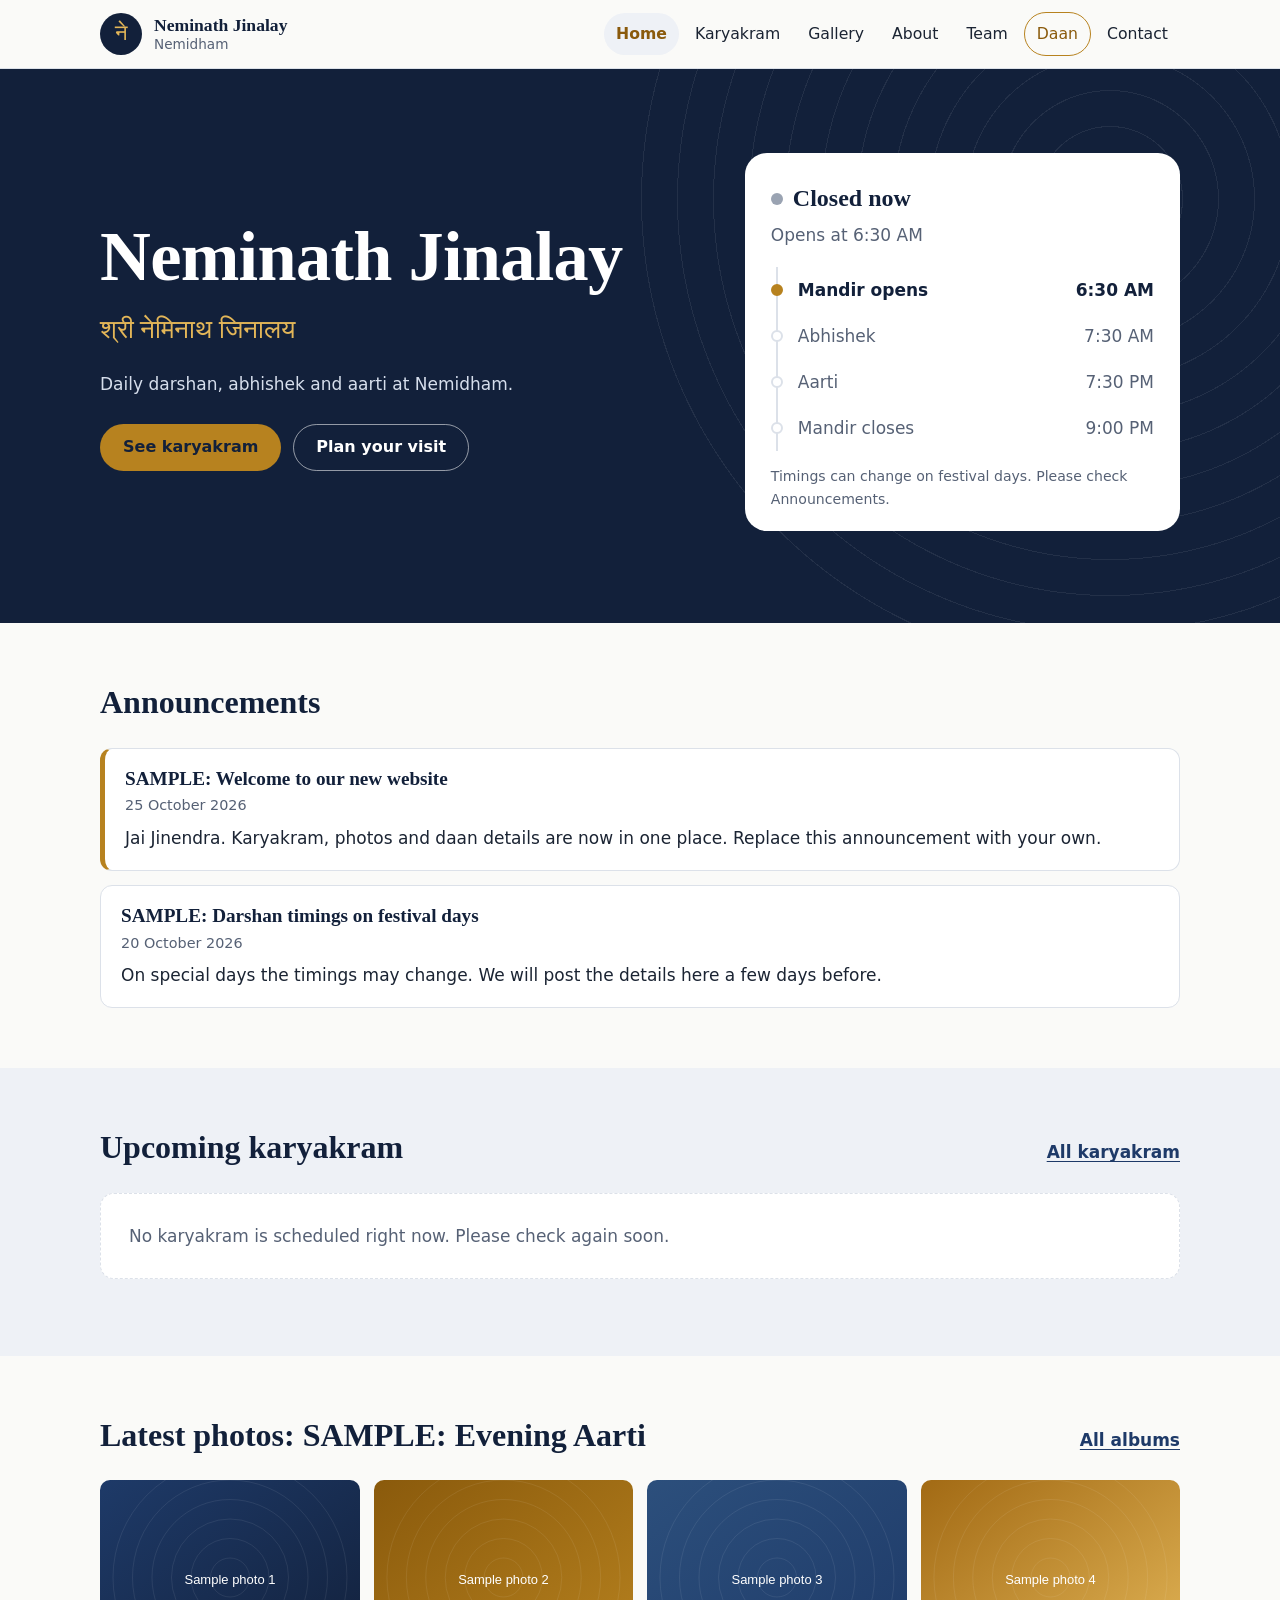
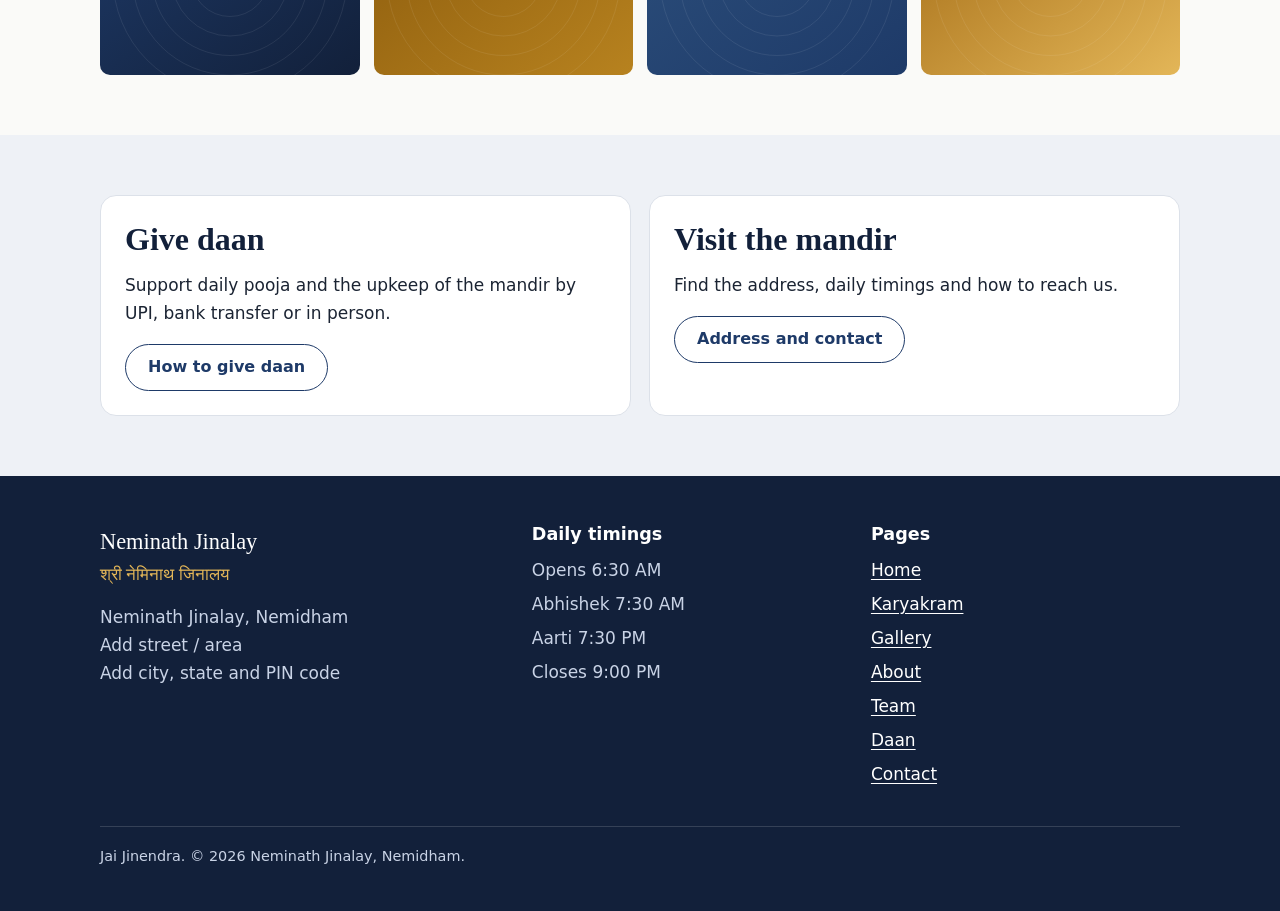
==== index.html @ eb2db4c0 "Add files via upload" ====
<!doctype html>
<html lang="en">
<head>
<meta charset="utf-8">
<meta name="viewport" content="width=device-width,initial-scale=1">
<title>Neminath Jinalay, Nemidham</title>
<meta name="description" content="Jain mandir at Nemidham. Daily darshan timings, announcements, karyakram, photos and daan details.">
<meta name="theme-color" content="#12203a">
<meta property="og:title" content="Neminath Jinalay, Nemidham">
<meta property="og:description" content="Jain mandir at Nemidham. Daily darshan timings, announcements, karyakram, photos and daan details.">
<meta property="og:type" content="website">
<link rel="icon" href="favicon.svg" type="image/svg+xml">
<link rel="stylesheet" href="css/style.css">
</head>
<body data-page="home">
<a class="skip" href="#main">Skip to content</a>
<div id="site-header"></div>
<main id="main">
<section class="hero">
  <div class="wrap hero-grid">
    <div>
      <h1 id="hero-name">Neminath Jinalay</h1>
      <p class="hindi" id="hero-hindi"></p>
      <p class="lead" id="hero-lead"></p>
      <div class="btn-row">
        <a class="btn btn-primary" href="karyakram.html">See karyakram</a>
        <a class="btn btn-ghost" href="contact.html">Plan your visit</a>
      </div>
    </div>
    <div id="hero-panel"></div>
  </div>
</section>

<section class="section">
  <div class="wrap">
    <div class="section-head"><h2>Announcements</h2></div>
    <div id="announcements"></div>
  </div>
</section>

<section class="section alt">
  <div class="wrap">
    <div class="section-head"><h2>Upcoming karyakram</h2><a class="more" href="karyakram.html">All karyakram</a></div>
    <div id="home-events"></div>
  </div>
</section>

<section class="section" id="home-gallery-section">
  <div class="wrap">
    <div class="section-head"><h2>Latest photos: <span id="home-gallery-title"></span></h2><a class="more" href="gallery.html">All albums</a></div>
    <div id="home-gallery"></div>
  </div>
</section>

<section class="section alt">
  <div class="wrap cards">
    <div class="card"><h2>Give daan</h2><p>Support daily pooja and the upkeep of the mandir by UPI, bank transfer or in person.</p><a class="btn btn-line" href="daan.html">How to give daan</a></div>
    <div class="card"><h2>Visit the mandir</h2><p>Find the address, daily timings and how to reach us.</p><a class="btn btn-line" href="contact.html">Address and contact</a></div>
  </div>
</section>
</main>
<div id="site-footer"></div>
<noscript><p style="padding:20px;text-align:center">Please turn on JavaScript to see this page.</p></noscript>
<script src="js/data.js"></script>
<script src="js/main.js"></script>
</body>
</html>
---- css/style.css ----
/* Neminath Jinalay, Nemidham — site styles
   Colours come from Bhagwan Neminath's traditional deep-blue complexion
   and the gold of temple lamps. Change them once, here, in :root. */

:root {
  --ink: #12203a;
  --ink-2: #1e3a68;
  --gold: #b7821f;
  --gold-soft: #e3b658;
  --gold-ink: #8a5a0c;
  --paper: #fafaf8;
  --mist: #eef1f6;
  --line: #dce1e9;
  --text: #1b2433;
  --muted: #566175;
  --ok: #1f7a4d;
  --serif: "Iowan Old Style", "Palatino Linotype", Palatino, "Noto Serif", "Noto Serif Devanagari", "Kohinoor Devanagari", "Nirmala UI", Georgia, serif;
  --sans: system-ui, -apple-system, "Segoe UI", "Noto Sans", "Noto Sans Devanagari", "Kohinoor Devanagari", "Nirmala UI", Roboto, Arial, sans-serif;
  --wrap: 1120px;
}

*, *::before, *::after { box-sizing: border-box; }
html { -webkit-text-size-adjust: 100%; scroll-behavior: smooth; }
body {
  margin: 0;
  font-family: var(--sans);
  font-size: 1.0625rem;
  line-height: 1.65;
  color: var(--text);
  background: var(--paper);
}
img, video, iframe { max-width: 100%; display: block; }
a { color: var(--ink-2); text-underline-offset: 3px; }
a:hover { color: var(--gold-ink); }
h1, h2, h3 { font-family: var(--serif); line-height: 1.2; color: var(--ink); margin: 0 0 .5em; font-weight: 600; }
h1 { font-size: clamp(2rem, 5vw, 3rem); }
h2 { font-size: clamp(1.5rem, 3.4vw, 2rem); }
h3 { font-size: 1.2rem; }
p { margin: 0 0 1em; }
:focus-visible { outline: 3px solid var(--ink-2); outline-offset: 3px; border-radius: 4px; }
.sr { position: absolute; width: 1px; height: 1px; overflow: hidden; clip: rect(0 0 0 0); white-space: nowrap; }
.skip { position: absolute; left: 12px; top: -60px; background: var(--ink); color: #fff; padding: 10px 16px; border-radius: 8px; z-index: 100; }
.skip:focus { top: 12px; }
.wrap { max-width: var(--wrap); margin: 0 auto; padding: 0 20px; }
.measure { max-width: 68ch; }

/* ---------- Header ---------- */
header.site { position: sticky; top: 0; z-index: 50; background: rgba(250, 250, 248, .94); backdrop-filter: blur(8px); border-bottom: 1px solid var(--line); }
.bar { display: flex; align-items: center; justify-content: space-between; min-height: 68px; gap: 16px; }
.brand { display: flex; align-items: center; gap: 12px; text-decoration: none; color: var(--ink); }
.mark { width: 42px; height: 42px; border-radius: 50%; background: var(--ink); color: var(--gold-soft); display: grid; place-items: center; font-family: var(--serif); font-size: 1.35rem; flex: none; }
.brand-text { display: flex; flex-direction: column; line-height: 1.2; }
.brand-text strong { font-family: var(--serif); font-size: 1.1rem; }
.brand-text small { color: var(--muted); font-size: .85rem; }
.nav-toggle { background: none; border: 1px solid var(--line); border-radius: 10px; width: 44px; height: 44px; cursor: pointer; display: grid; place-items: center; }
.nav-toggle i, .nav-toggle i::before, .nav-toggle i::after { display: block; width: 20px; height: 2px; background: var(--ink); border-radius: 2px; content: ""; position: relative; }
.nav-toggle i::before { position: absolute; top: -6px; }
.nav-toggle i::after { position: absolute; top: 6px; }
nav#nav { display: none; position: absolute; left: 0; right: 0; top: 100%; background: var(--paper); border-bottom: 1px solid var(--line); padding: 8px 20px 18px; }
header.site.open nav#nav { display: block; }
nav ul { list-style: none; margin: 0; padding: 0; }
nav a { display: block; padding: 12px 4px; text-decoration: none; color: var(--text); font-weight: 500; border-bottom: 1px solid var(--line); }
nav a[aria-current="page"] { color: var(--gold-ink); font-weight: 700; }
nav a.nav-daan { color: var(--gold-ink); }

@media (min-width: 900px) {
  .nav-toggle { display: none; }
  nav#nav { display: block; position: static; background: none; border: 0; padding: 0; }
  nav ul { display: flex; gap: 4px; align-items: center; }
  nav a { border: 0; padding: 8px 12px; border-radius: 999px; font-size: .98rem; }
  nav a:hover { background: var(--mist); color: var(--ink); }
  nav a[aria-current="page"] { background: var(--mist); }
  nav a.nav-daan { border: 1.5px solid var(--gold); }
}

/* ---------- Buttons ---------- */
.btn { display: inline-block; padding: 12px 22px; border-radius: 999px; font-weight: 600; text-decoration: none; border: 1.5px solid transparent; cursor: pointer; font-family: var(--sans); font-size: 1rem; line-height: 1.3; }
.btn-primary { background: var(--gold); color: var(--ink); }
.btn-primary:hover { background: var(--gold-soft); color: var(--ink); }
.btn-ghost { border-color: rgba(255, 255, 255, .55); color: #fff; }
.btn-ghost:hover { background: rgba(255, 255, 255, .12); color: #fff; }
.btn-line { border-color: var(--ink-2); color: var(--ink-2); background: transparent; }
.btn-line:hover { background: var(--ink-2); color: #fff; }
.btn-row { display: flex; flex-wrap: wrap; gap: 12px; }

/* ---------- Hero ---------- */
.hero { background: var(--ink); color: #fff; position: relative; overflow: hidden; }
.hero::before { content: ""; position: absolute; width: 980px; height: 980px; border-radius: 50%; right: -320px; top: -360px; background: repeating-radial-gradient(circle, rgba(255, 255, 255, .07) 0 1px, transparent 1px 36px); pointer-events: none; }
.hero-grid { position: relative; display: grid; gap: 36px; padding-top: 52px; padding-bottom: 60px; }
.hero h1 { color: #fff; font-size: clamp(2.5rem, 7vw, 4.4rem); margin-bottom: .15em; letter-spacing: -.01em; }
.hero .hindi { font-family: var(--serif); font-size: clamp(1.2rem, 3vw, 1.6rem); color: var(--gold-soft); margin-bottom: 1.2rem; }
.hero .lead { color: #d6deec; max-width: 44ch; margin-bottom: 1.6rem; }
@media (min-width: 900px) { .hero-grid { grid-template-columns: 1.15fr .85fr; align-items: center; padding-top: 84px; padding-bottom: 92px; gap: 56px; } }

.panel { background: #fff; color: var(--text); border-radius: 22px; padding: 26px 26px 20px; position: relative; }
.status { display: flex; align-items: center; gap: 10px; margin: 0 0 2px; font-family: var(--serif); font-size: 1.5rem; color: var(--ink); }
.dot { width: 12px; height: 12px; border-radius: 50%; background: #9aa3b2; flex: none; }
.status.is-open .dot { background: var(--ok); animation: pulse 2.4s ease-out infinite; }
@keyframes pulse { 0% { box-shadow: 0 0 0 0 rgba(31, 122, 77, .45); } 70%, 100% { box-shadow: 0 0 0 10px rgba(31, 122, 77, 0); } }
.status-sub { color: var(--muted); margin-bottom: 18px; }
.timeline { list-style: none; margin: 0; padding: 0; border-left: 2px solid var(--line); margin-left: 5px; }
.timeline li { display: flex; justify-content: space-between; gap: 12px; padding: 9px 0 9px 20px; position: relative; color: var(--muted); }
.timeline li::before { content: ""; position: absolute; left: -7px; top: 50%; width: 12px; height: 12px; margin-top: -6px; border-radius: 50%; background: #fff; border: 2px solid var(--line); }
.timeline li.done::before { background: var(--line); }
.timeline li.next { color: var(--ink); font-weight: 700; }
.timeline li.next::before { background: var(--gold); border-color: var(--gold); }
.timeline time { font-variant-numeric: tabular-nums; }
.panel-note { font-size: .88rem; color: var(--muted); margin: 14px 0 0; }

/* ---------- Sections ---------- */
.section { padding: 60px 0; }
.section.alt { background: var(--mist); }
.section-head { display: flex; flex-wrap: wrap; align-items: baseline; justify-content: space-between; gap: 8px 24px; margin-bottom: 26px; }
.section-head h2 { margin: 0; }
.more { font-weight: 600; }

.page-head { background: var(--ink); color: #fff; padding: 46px 0 40px; position: relative; overflow: hidden; }
.page-head::before { content: ""; position: absolute; width: 640px; height: 640px; border-radius: 50%; right: -200px; top: -300px; background: repeating-radial-gradient(circle, rgba(255, 255, 255, .06) 0 1px, transparent 1px 32px); }
.page-head .wrap { position: relative; }
.page-head h1 { color: #fff; margin-bottom: .2em; }
.page-head p { color: #d6deec; margin: 0; max-width: 56ch; }

.empty { border: 1.5px dashed var(--line); border-radius: 14px; padding: 28px; color: var(--muted); background: #fff; }

/* ---------- Announcements ---------- */
.notices { display: grid; gap: 14px; }
.notice { background: #fff; border: 1px solid var(--line); border-radius: 12px; padding: 18px 20px; }
.notice.pinned { border-left: 5px solid var(--gold); }
.notice h3 { margin-bottom: .25em; }
.notice .when { color: var(--muted); font-size: .9rem; margin-bottom: .4em; }
.notice p:last-child { margin-bottom: 0; }

/* ---------- Events ---------- */
.events { display: grid; gap: 14px; }
.event { display: grid; grid-template-columns: 74px 1fr; gap: 18px; background: #fff; border: 1px solid var(--line); border-radius: 12px; padding: 16px 18px; align-items: start; }
.event .date { background: var(--ink); color: #fff; border-radius: 10px; text-align: center; padding: 8px 4px; line-height: 1.1; }
.event .date b { display: block; font-family: var(--serif); font-size: 1.7rem; }
.event .date span { font-size: .85rem; color: var(--gold-soft); }
.event h3 { margin-bottom: .2em; }
.event .meta { color: var(--muted); font-size: .94rem; margin-bottom: .4em; }
.event .tag { display: inline-block; font-size: .8rem; padding: 2px 10px; border-radius: 999px; background: var(--mist); color: var(--ink-2); margin-bottom: 6px; font-weight: 600; }
.event p:last-child { margin-bottom: 0; }
.event.past { opacity: .85; }

.tabs { display: flex; gap: 8px; margin-bottom: 22px; }
.tab { border: 1.5px solid var(--line); background: #fff; border-radius: 999px; padding: 8px 20px; font-size: 1rem; font-family: var(--sans); cursor: pointer; color: var(--text); font-weight: 600; }
.tab[aria-pressed="true"] { background: var(--ink); color: #fff; border-color: var(--ink); }

/* ---------- Gallery ---------- */
.albums, .photos { display: grid; gap: 14px; grid-template-columns: repeat(2, 1fr); }
@media (min-width: 700px) { .albums { grid-template-columns: repeat(3, 1fr); } .photos { grid-template-columns: repeat(3, 1fr); } }
@media (min-width: 1000px) { .photos { grid-template-columns: repeat(4, 1fr); } }
.album { text-decoration: none; color: var(--text); background: #fff; border: 1px solid var(--line); border-radius: 14px; overflow: hidden; display: block; }
.album:hover { border-color: var(--gold); color: var(--text); }
.thumb { aspect-ratio: 4 / 3; background: linear-gradient(135deg, var(--ink-2), var(--ink)); display: block; width: 100%; object-fit: cover; }
.album .info { padding: 12px 14px 14px; }
.album h3 { font-size: 1.05rem; margin-bottom: .15em; }
.album .meta { color: var(--muted); font-size: .88rem; margin: 0; }
.photo { border: 0; padding: 0; background: none; cursor: zoom-in; border-radius: 10px; overflow: hidden; display: block; }
.photo img { aspect-ratio: 4 / 3; object-fit: cover; width: 100%; transition: transform .25s; }
.photo:hover img { transform: scale(1.03); }
.videos { display: grid; gap: 22px; margin-top: 34px; }
@media (min-width: 800px) { .videos { grid-template-columns: repeat(2, 1fr); } }
.video { aspect-ratio: 16 / 9; background: #000; border-radius: 12px; overflow: hidden; }
.video iframe, .video video { width: 100%; height: 100%; border: 0; }
.vcap { margin: 8px 0 0; color: var(--muted); font-size: .95rem; }
.back { display: inline-block; margin-bottom: 18px; font-weight: 600; }

dialog.lightbox { border: 0; padding: 0; background: transparent; max-width: 100vw; max-height: 100vh; width: 100%; height: 100%; }
dialog.lightbox::backdrop { background: rgba(8, 14, 28, .92); }
.lb { height: 100%; display: grid; grid-template-rows: 1fr auto; place-items: center; padding: 16px; color: #fff; }
.lb img { max-height: calc(100vh - 120px); max-width: 100%; object-fit: contain; border-radius: 6px; }
.lb p { margin: 10px 0 0; text-align: center; color: #d6deec; }
.lb button { position: absolute; background: rgba(255, 255, 255, .14); border: 0; color: #fff; width: 48px; height: 48px; border-radius: 50%; font-size: 1.5rem; cursor: pointer; }
.lb button:hover { background: rgba(255, 255, 255, .28); }
.lb .x { top: 14px; right: 14px; }
.lb .prev { left: 10px; top: 50%; }
.lb .next { right: 10px; top: 50%; }

/* ---------- Team ---------- */
.team-group { margin-bottom: 44px; }
.team-group:last-child { margin-bottom: 0; }
.people { display: grid; gap: 16px; grid-template-columns: repeat(auto-fill, minmax(210px, 1fr)); }
.person { background: #fff; border: 1px solid var(--line); border-radius: 14px; padding: 22px 18px; text-align: center; }
.avatar { width: 96px; height: 96px; border-radius: 50%; margin: 0 auto 14px; background: var(--mist); color: var(--ink-2); display: grid; place-items: center; font-family: var(--serif); font-size: 1.9rem; object-fit: cover; }
.person h3 { margin-bottom: .1em; font-size: 1.1rem; }
.person .role { color: var(--muted); margin: 0; font-size: .95rem; }
.person .call { display: inline-block; margin-top: 8px; font-size: .95rem; }

/* ---------- About ---------- */
.about-grid { display: grid; gap: 28px; }
.toc { display: none; }
@media (min-width: 900px) {
  .about-grid { grid-template-columns: 220px 1fr; gap: 56px; }
  .toc { display: block; position: sticky; top: 92px; align-self: start; }
  .toc a { display: block; padding: 8px 0 8px 14px; border-left: 2px solid var(--line); color: var(--muted); text-decoration: none; font-weight: 500; }
  .toc a:hover { color: var(--ink); border-color: var(--gold); }
}
.prose section { margin-bottom: 44px; scroll-margin-top: 90px; }
.prose p { max-width: 66ch; }
.prose ul { padding-left: 1.2em; max-width: 66ch; }
.prose li { margin-bottom: .4em; }

/* ---------- Daan & Contact ---------- */
.cards { display: grid; gap: 18px; }
@media (min-width: 800px) { .cards { grid-template-columns: repeat(2, 1fr); } .cards.three { grid-template-columns: repeat(3, 1fr); } }
.card { background: #fff; border: 1px solid var(--line); border-radius: 16px; padding: 24px; }
.card h2, .card h3 { margin-bottom: .4em; }
.qr { width: 200px; height: 200px; object-fit: contain; border: 1px solid var(--line); border-radius: 12px; padding: 8px; background: #fff; margin-bottom: 14px; }
.rows { margin: 0; }
.rows div { display: flex; justify-content: space-between; align-items: center; gap: 12px; padding: 10px 0; border-bottom: 1px solid var(--line); flex-wrap: wrap; }
.rows div:last-child { border-bottom: 0; }
.rows dt { color: var(--muted); font-size: .95rem; }
.rows dd { margin: 0; font-weight: 600; word-break: break-word; display: flex; gap: 10px; align-items: center; }
.copy { background: var(--mist); border: 0; border-radius: 999px; padding: 4px 12px; font-size: .85rem; cursor: pointer; color: var(--ink-2); font-family: var(--sans); font-weight: 600; }
.copy:hover { background: var(--line); }
.note { background: #fff8e6; border: 1px solid #ecd9a6; border-radius: 12px; padding: 14px 18px; color: #5b4306; }

/* ---------- Footer ---------- */
footer.site { background: var(--ink); color: #c9d3e6; padding: 48px 0 28px; margin-top: 0; }
footer.site h2 { color: #fff; font-size: 1.1rem; font-family: var(--sans); font-weight: 700; margin-bottom: .6em; }
footer.site a { color: #fff; }
footer.site a:hover { color: var(--gold-soft); }
.foot-grid { display: grid; gap: 30px; }
@media (min-width: 800px) { .foot-grid { grid-template-columns: 1.3fr 1fr 1fr; } }
footer.site ul { list-style: none; margin: 0; padding: 0; }
footer.site li { margin-bottom: .35em; }
.foot-name { font-family: var(--serif); font-size: 1.4rem; color: #fff; margin: 0; }
.foot-hindi { color: var(--gold-soft); font-family: var(--serif); margin-bottom: .8em; }
.legal { border-top: 1px solid rgba(255, 255, 255, .15); margin-top: 32px; padding-top: 18px; font-size: .9rem; }

@media (prefers-reduced-motion: reduce) {
  html { scroll-behavior: auto; }
  .status.is-open .dot { animation: none; }
  .photo img { transition: none; }
}
@media print {
  header.site, footer.site, .nav-toggle, .hero::before, .page-head::before { display: none; }
  .hero, .page-head { background: none; color: #000; }
  .hero h1, .page-head h1 { color: #000; }
}
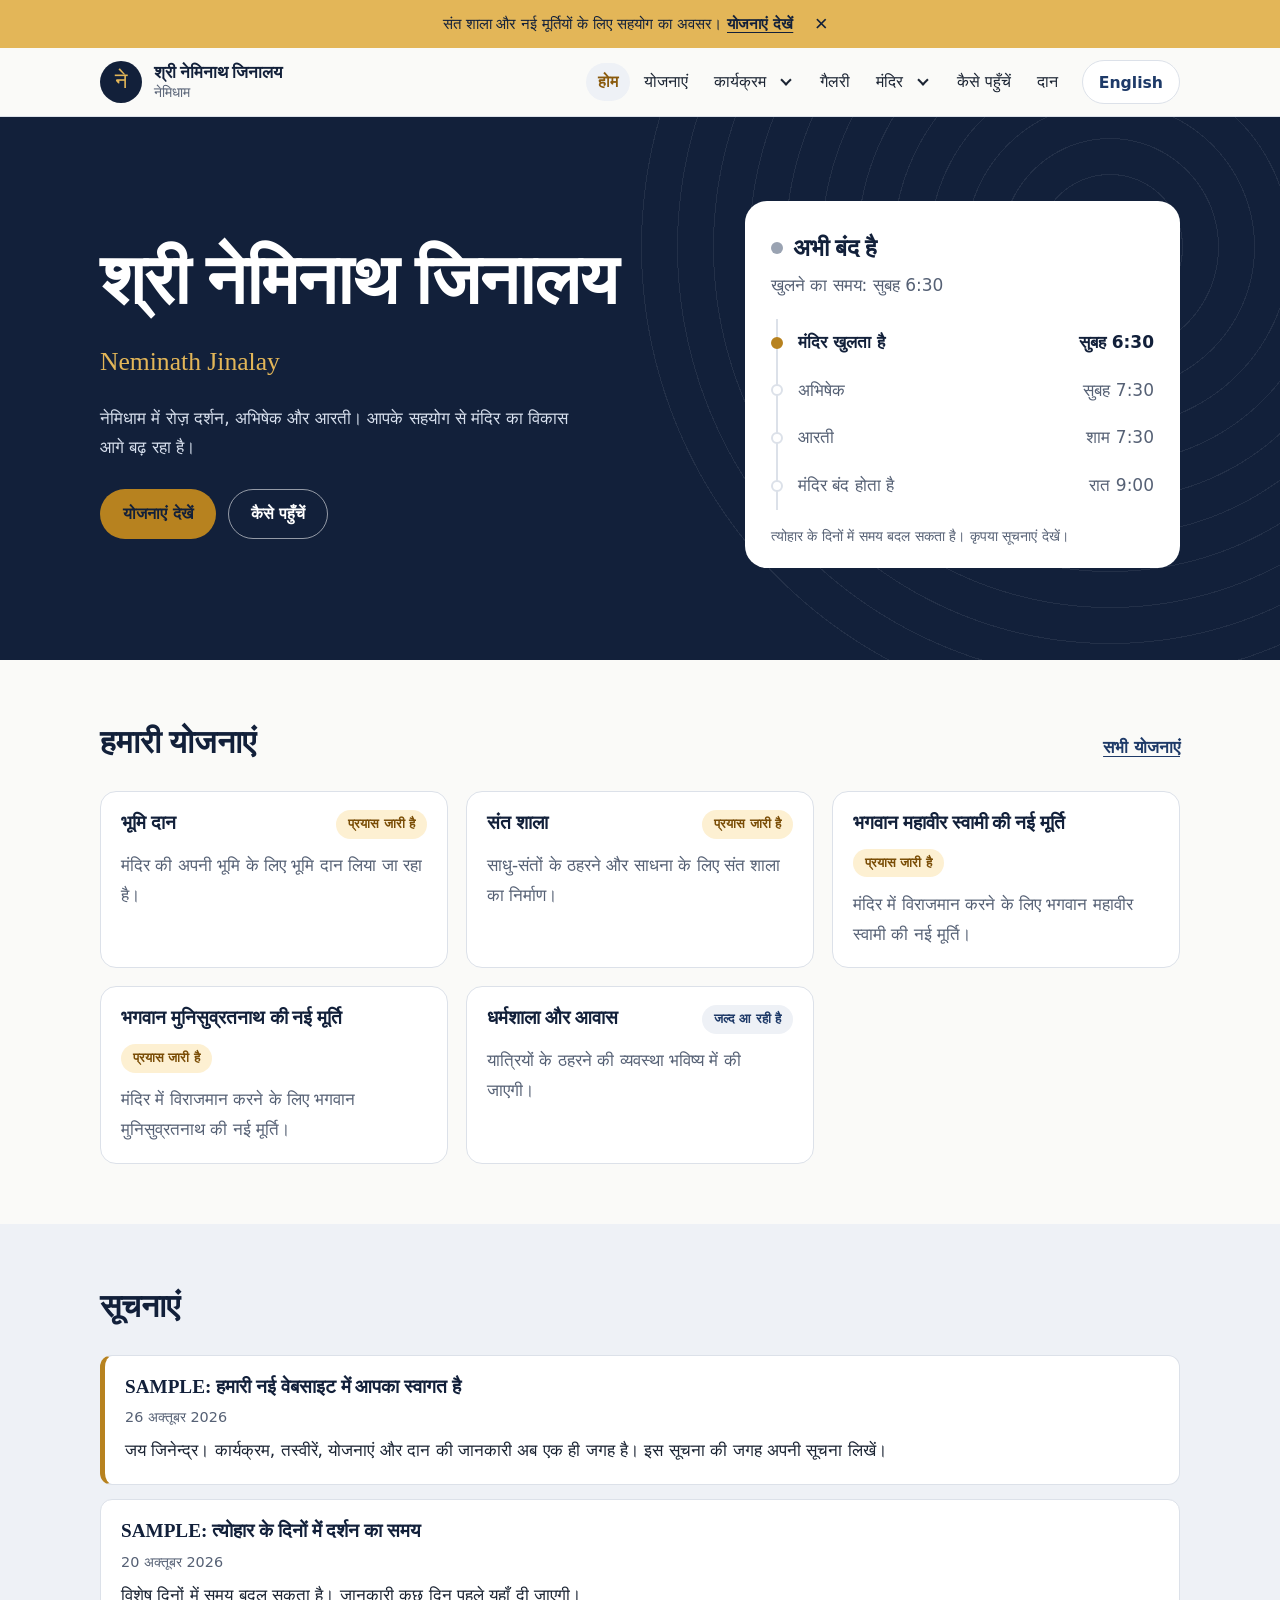
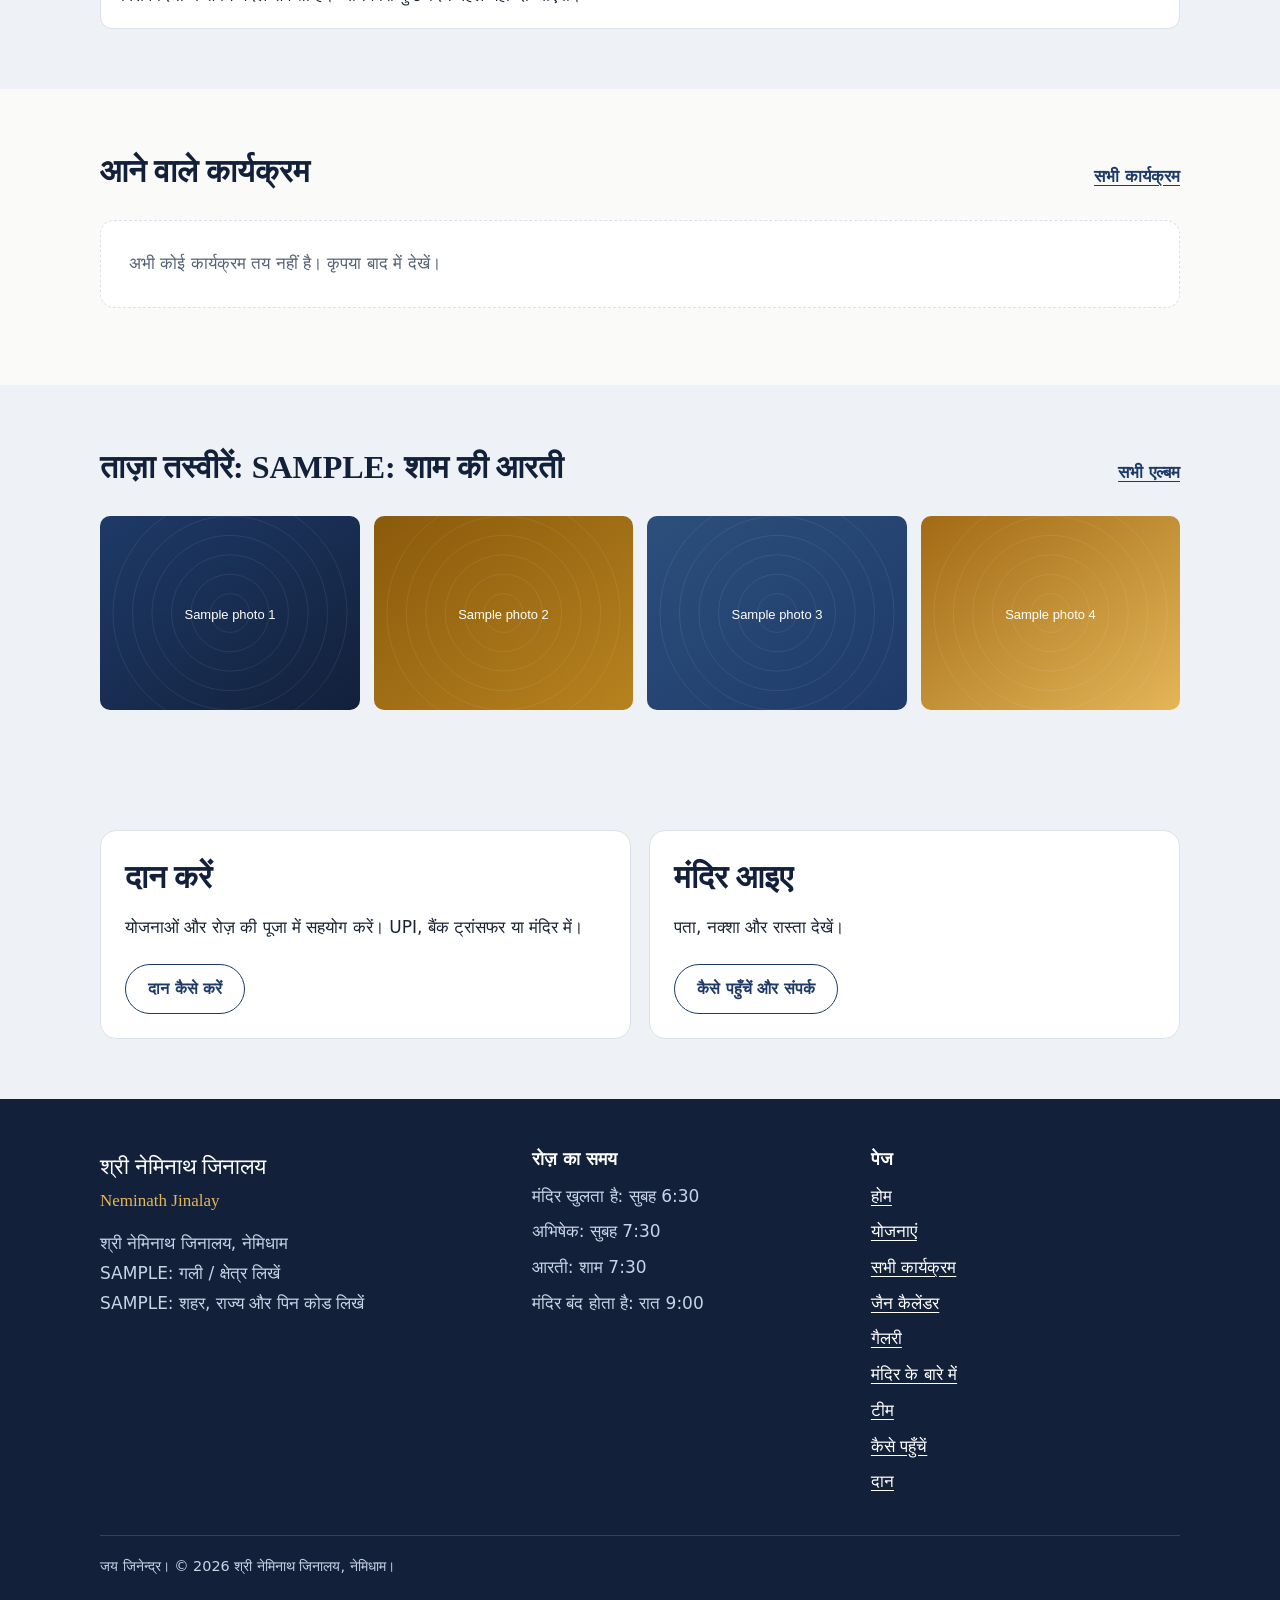
==== commit eb92c1b8: "Add files via upload" ====
--- a/index.html
+++ b/index.html
@@ -1,30 +1,31 @@
 <!doctype html>
-<html lang="en">
+<html lang="hi">
 <head>
 <meta charset="utf-8">
 <meta name="viewport" content="width=device-width,initial-scale=1">
 <title>Neminath Jinalay, Nemidham</title>
-<meta name="description" content="Jain mandir at Nemidham. Daily darshan timings, announcements, karyakram, photos and daan details.">
+<meta name="description" content="Jain mandir at Nemidham: yojanayein, karyakram, gallery, daan and how to reach. जैन मंदिर, नेमिधाम।">
 <meta name="theme-color" content="#12203a">
-<meta property="og:title" content="Neminath Jinalay, Nemidham">
-<meta property="og:description" content="Jain mandir at Nemidham. Daily darshan timings, announcements, karyakram, photos and daan details.">
+<meta property="og:title" content="Neminath Jinalay, Nemidham | श्री नेमिनाथ जिनालय, नेमिधाम">
+<meta property="og:description" content="Jain mandir at Nemidham: yojanayein, karyakram, gallery, daan and how to reach. जैन मंदिर, नेमिधाम।">
 <meta property="og:type" content="website">
 <link rel="icon" href="favicon.svg" type="image/svg+xml">
 <link rel="stylesheet" href="css/style.css">
 </head>
 <body data-page="home">
-<a class="skip" href="#main">Skip to content</a>
+<a class="skip" href="#main"></a>
+<div id="site-banner"></div>
 <div id="site-header"></div>
 <main id="main">
-<section class="hero">
-  <div class="wrap hero-grid">
+<section class="hero" id="hero">
+  <div class="wrap hero-grid" id="hero-grid">
     <div>
-      <h1 id="hero-name">Neminath Jinalay</h1>
-      <p class="hindi" id="hero-hindi"></p>
+      <h1 id="hero-name"></h1>
+      <p class="hindi" id="hero-sub"></p>
       <p class="lead" id="hero-lead"></p>
       <div class="btn-row">
-        <a class="btn btn-primary" href="karyakram.html">See karyakram</a>
-        <a class="btn btn-ghost" href="contact.html">Plan your visit</a>
+        <a class="btn btn-primary" href="yojana.html" data-i18n="home.cta1"></a>
+        <a class="btn btn-ghost" href="visit.html" data-i18n="home.cta2"></a>
       </div>
     </div>
     <div id="hero-panel"></div>
@@ -33,35 +34,51 @@
 
 <section class="section">
   <div class="wrap">
-    <div class="section-head"><h2>Announcements</h2></div>
-    <div id="announcements"></div>
+    <div class="section-head"><h2 data-i18n="home.yojana"></h2><a class="more" href="yojana.html" data-i18n="home.yojana_all"></a></div>
+    <div id="home-yojana"></div>
   </div>
 </section>
 
 <section class="section alt">
   <div class="wrap">
-    <div class="section-head"><h2>Upcoming karyakram</h2><a class="more" href="karyakram.html">All karyakram</a></div>
+    <div class="section-head"><h2 data-i18n="home.notices"></h2></div>
+    <div id="announcements"></div>
+  </div>
+</section>
+
+<section class="section">
+  <div class="wrap">
+    <div class="section-head"><h2 data-i18n="home.events"></h2><a class="more" href="karyakram.html" data-i18n="home.events_all"></a></div>
     <div id="home-events"></div>
   </div>
 </section>
 
-<section class="section" id="home-gallery-section">
+<section class="section alt" id="home-gallery-section">
   <div class="wrap">
-    <div class="section-head"><h2>Latest photos: <span id="home-gallery-title"></span></h2><a class="more" href="gallery.html">All albums</a></div>
+    <div class="section-head"><h2><span data-i18n="home.photos"></span>: <span id="home-gallery-title"></span></h2><a class="more" href="gallery.html" data-i18n="home.photos_all"></a></div>
     <div id="home-gallery"></div>
+  </div>
+</section>
+
+<section class="section" id="home-connect-section" hidden>
+  <div class="wrap">
+    <div class="section-head"><h2 data-i18n="home.connect"></h2></div>
+    <p class="measure" data-i18n="home.connect_text"></p>
+    <div id="home-connect"></div>
   </div>
 </section>
 
 <section class="section alt">
   <div class="wrap cards">
-    <div class="card"><h2>Give daan</h2><p>Support daily pooja and the upkeep of the mandir by UPI, bank transfer or in person.</p><a class="btn btn-line" href="daan.html">How to give daan</a></div>
-    <div class="card"><h2>Visit the mandir</h2><p>Find the address, daily timings and how to reach us.</p><a class="btn btn-line" href="contact.html">Address and contact</a></div>
+    <div class="card"><h2 data-i18n="home.daan_h"></h2><p data-i18n="home.daan_p"></p><a class="btn btn-line" href="daan.html" data-i18n="home.daan_btn"></a></div>
+    <div class="card"><h2 data-i18n="home.visit_h"></h2><p data-i18n="home.visit_p"></p><a class="btn btn-line" href="visit.html" data-i18n="home.visit_btn"></a></div>
   </div>
 </section>
 </main>
 <div id="site-footer"></div>
-<noscript><p style="padding:20px;text-align:center">Please turn on JavaScript to see this page.</p></noscript>
+<noscript><p style="padding:20px;text-align:center">कृपया JavaScript चालू करें। / Please turn on JavaScript to see this page.</p></noscript>
 <script src="js/data.js"></script>
+<script src="js/i18n.js"></script>
 <script src="js/main.js"></script>
 </body>
 </html>
--- a/css/style.css
+++ b/css/style.css
@@ -44,33 +44,58 @@
 .wrap { max-width: var(--wrap); margin: 0 auto; padding: 0 20px; }
 .measure { max-width: 68ch; }
 
-/* ---------- Header ---------- */
-header.site { position: sticky; top: 0; z-index: 50; background: rgba(250, 250, 248, .94); backdrop-filter: blur(8px); border-bottom: 1px solid var(--line); }
-.bar { display: flex; align-items: center; justify-content: space-between; min-height: 68px; gap: 16px; }
-.brand { display: flex; align-items: center; gap: 12px; text-decoration: none; color: var(--ink); }
+/* ---------- Top banner ---------- */
+.topbar { background: var(--gold-soft); color: var(--ink); font-size: .95rem; }
+.topbar-in { display: flex; align-items: center; justify-content: center; gap: 12px; padding-top: 8px; padding-bottom: 8px; }
+.topbar p { margin: 0; text-align: center; line-height: 1.45; }
+.topbar a { color: var(--ink); font-weight: 700; }
+.topbar-x { background: none; border: 0; font-size: 1.4rem; line-height: 1; cursor: pointer; color: var(--ink); width: 32px; height: 32px; flex: none; border-radius: 50%; }
+.topbar-x:hover { background: rgba(18, 32, 58, .12); }
+
+/* ---------- Header and menu ---------- */
+header.site { position: sticky; top: 0; z-index: 50; background: rgba(250, 250, 248, .96); backdrop-filter: blur(8px); border-bottom: 1px solid var(--line); }
+.bar { display: flex; align-items: center; gap: 12px; min-height: 68px; }
+.brand { display: flex; align-items: center; gap: 12px; text-decoration: none; color: var(--ink); min-width: 0; }
 .mark { width: 42px; height: 42px; border-radius: 50%; background: var(--ink); color: var(--gold-soft); display: grid; place-items: center; font-family: var(--serif); font-size: 1.35rem; flex: none; }
-.brand-text { display: flex; flex-direction: column; line-height: 1.2; }
-.brand-text strong { font-family: var(--serif); font-size: 1.1rem; }
+.brand-text { display: flex; flex-direction: column; line-height: 1.25; min-width: 0; }
+.brand-text strong { font-family: var(--serif); font-size: 1.05rem; }
 .brand-text small { color: var(--muted); font-size: .85rem; }
+.bar-right { display: flex; align-items: center; gap: 8px; margin-left: auto; }
+.lang { background: #fff; border: 1.5px solid var(--line); border-radius: 999px; padding: 8px 16px; min-height: 44px; font-family: var(--sans); font-size: .98rem; font-weight: 600; color: var(--ink-2); cursor: pointer; }
+.lang:hover { border-color: var(--gold); color: var(--ink); }
 .nav-toggle { background: none; border: 1px solid var(--line); border-radius: 10px; width: 44px; height: 44px; cursor: pointer; display: grid; place-items: center; }
 .nav-toggle i, .nav-toggle i::before, .nav-toggle i::after { display: block; width: 20px; height: 2px; background: var(--ink); border-radius: 2px; content: ""; position: relative; }
 .nav-toggle i::before { position: absolute; top: -6px; }
 .nav-toggle i::after { position: absolute; top: 6px; }
-nav#nav { display: none; position: absolute; left: 0; right: 0; top: 100%; background: var(--paper); border-bottom: 1px solid var(--line); padding: 8px 20px 18px; }
+
+nav#nav { display: none; position: absolute; left: 0; right: 0; top: 100%; background: var(--paper); border-bottom: 1px solid var(--line); padding: 6px 20px 18px; max-height: calc(100vh - 68px); overflow-y: auto; }
 header.site.open nav#nav { display: block; }
 nav ul { list-style: none; margin: 0; padding: 0; }
-nav a { display: block; padding: 12px 4px; text-decoration: none; color: var(--text); font-weight: 500; border-bottom: 1px solid var(--line); }
-nav a[aria-current="page"] { color: var(--gold-ink); font-weight: 700; }
-nav a.nav-daan { color: var(--gold-ink); }
-
-@media (min-width: 900px) {
+nav a, nav .sub-toggle, nav .soon-item {
+  display: flex; align-items: center; justify-content: space-between; gap: 8px; width: 100%;
+  padding: 13px 4px; border: 0; border-bottom: 1px solid var(--line); background: none;
+  font-family: var(--sans); font-size: 1.02rem; font-weight: 500; line-height: 1.4; text-align: left;
+  color: var(--text); text-decoration: none; cursor: pointer;
+}
+nav a[aria-current="page"], nav li.current > .sub-toggle { color: var(--gold-ink); font-weight: 700; }
+nav .soon-item { cursor: default; color: var(--muted); }
+nav .soon-item small { background: var(--mist); color: var(--ink-2); border-radius: 999px; padding: 1px 10px; font-size: .78rem; font-weight: 600; }
+.caret { width: 8px; height: 8px; border-right: 2px solid currentColor; border-bottom: 2px solid currentColor; transform: rotate(45deg); margin: -4px 4px 0 8px; transition: transform .15s; flex: none; }
+li.open > .sub-toggle .caret { transform: rotate(225deg); margin-top: 4px; }
+.sub { display: none; padding-left: 14px; }
+li.open > .sub { display: block; }
+
+@media (min-width: 1120px) {
   .nav-toggle { display: none; }
-  nav#nav { display: block; position: static; background: none; border: 0; padding: 0; }
-  nav ul { display: flex; gap: 4px; align-items: center; }
-  nav a { border: 0; padding: 8px 12px; border-radius: 999px; font-size: .98rem; }
-  nav a:hover { background: var(--mist); color: var(--ink); }
-  nav a[aria-current="page"] { background: var(--mist); }
-  nav a.nav-daan { border: 1.5px solid var(--gold); }
+  .bar-right { margin-left: 0; }
+  nav#nav { display: block; position: static; background: none; border: 0; padding: 0; max-height: none; overflow: visible; margin-left: auto; }
+  nav#nav > ul { display: flex; gap: 2px; align-items: center; }
+  nav li { position: relative; }
+  nav a, nav .sub-toggle, nav .soon-item { width: auto; padding: 8px 12px; border: 0; border-radius: 999px; font-size: .98rem; justify-content: flex-start; white-space: nowrap; }
+  nav a:hover, nav .sub-toggle:hover { background: var(--mist); color: var(--ink); }
+  nav a[aria-current="page"], nav li.current > .sub-toggle { background: var(--mist); }
+  .sub { position: absolute; top: calc(100% + 6px); left: 0; min-width: 230px; background: #fff; border: 1px solid var(--line); border-radius: 14px; padding: 6px; box-shadow: 0 12px 28px rgba(18, 32, 58, .12); z-index: 60; }
+  .sub a, .sub .soon-item { width: 100%; border-radius: 10px; justify-content: space-between; }
 }
 
 /* ---------- Buttons ---------- */
@@ -239,3 +264,52 @@
   .hero, .page-head { background: none; color: #000; }
   .hero h1, .page-head h1 { color: #000; }
 }
+
+/* ---------- Language, anchors ---------- */
+[id] { scroll-margin-top: 92px; }
+html[lang="hi"] body { line-height: 1.75; }
+html[lang="hi"] h1, html[lang="hi"] h2, html[lang="hi"] h3 { line-height: 1.4; }
+html[lang="hi"] .btn { line-height: 1.5; }
+.fine { color: var(--muted); font-size: .92rem; }
+.hindi:empty { display: none; }
+.hero.has-img { background-size: cover; background-position: center; }
+.hero-grid.solo { grid-template-columns: 1fr; }
+.hero-grid.solo .lead { max-width: 56ch; }
+
+/* ---------- Yojana ---------- */
+.ylist, .cards.three { display: grid; gap: 18px; }
+@media (min-width: 800px) { .ylist { grid-template-columns: repeat(2, 1fr); } .cards.three { grid-template-columns: repeat(3, 1fr); } }
+.yojana { background: #fff; border: 1px solid var(--line); border-radius: 16px; padding: 22px; display: flex; flex-direction: column; gap: 4px; }
+.yojana .yhead { display: flex; align-items: flex-start; justify-content: space-between; gap: 12px; flex-wrap: wrap; }
+.yojana h3 { margin: 0; font-size: 1.2rem; }
+.yojana h3 a { text-decoration: none; color: var(--ink); }
+.yojana h3 a:hover { color: var(--gold-ink); }
+.yojana p { margin: .5em 0 .6em; }
+.yojana ul { margin: 0 0 .8em; padding-left: 1.2em; color: var(--muted); }
+.yojana .btn-row { margin-top: auto; padding-top: 8px; }
+.yojana.compact { padding: 18px 20px; }
+.yojana.compact p { margin-bottom: 0; color: var(--muted); }
+.section > .wrap > section + section, .wrap > section + section { margin-top: 44px; }
+.chip { display: inline-block; font-size: .8rem; font-weight: 700; padding: 3px 12px; border-radius: 999px; white-space: nowrap; }
+.chip-active { background: #fdf0d2; color: #7a4d06; }
+.chip-soon { background: var(--mist); color: var(--ink-2); }
+.chip-done { background: #dcf1e5; color: var(--ok); }
+
+/* ---------- Map, table, misc ---------- */
+.mapbox { width: 100%; height: clamp(280px, 56vw, 460px); border-radius: 16px; overflow: hidden; border: 1px solid var(--line); background: var(--mist); margin-bottom: 16px; }
+.mapbox iframe { width: 100%; height: 100%; border: 0; }
+.tbl-wrap { overflow-x: auto; border: 1px solid var(--line); border-radius: 12px; background: #fff; }
+.tbl { width: 100%; border-collapse: collapse; min-width: 420px; }
+.tbl th, .tbl td { text-align: left; padding: 12px 16px; border-bottom: 1px solid var(--line); }
+.tbl th { background: var(--mist); font-weight: 700; color: var(--ink); }
+.tbl tr:last-child td { border-bottom: 0; }
+.card .tag, .event .tag { display: inline-block; font-size: .8rem; padding: 2px 10px; border-radius: 999px; background: var(--mist); color: var(--ink-2); margin-bottom: 8px; font-weight: 600; }
+.tag-kalyanak { background: #fdf0d2 !important; color: #7a4d06 !important; }
+.tag-parv { background: #e4ecfa !important; color: var(--ink-2) !important; }
+.note { margin-top: 18px; }
+.card .btn { margin-top: 4px; }
+.card dl.rows { margin-top: 6px; }
+#yojana-list > section, #daan > section, #visit > section { margin-top: 44px; }
+#yojana-list > p, #daan > p { margin-bottom: 0; }
+
+.thanks { margin-top: 48px; text-align: center; font-family: var(--serif); font-size: 1.25rem; color: var(--ink); }
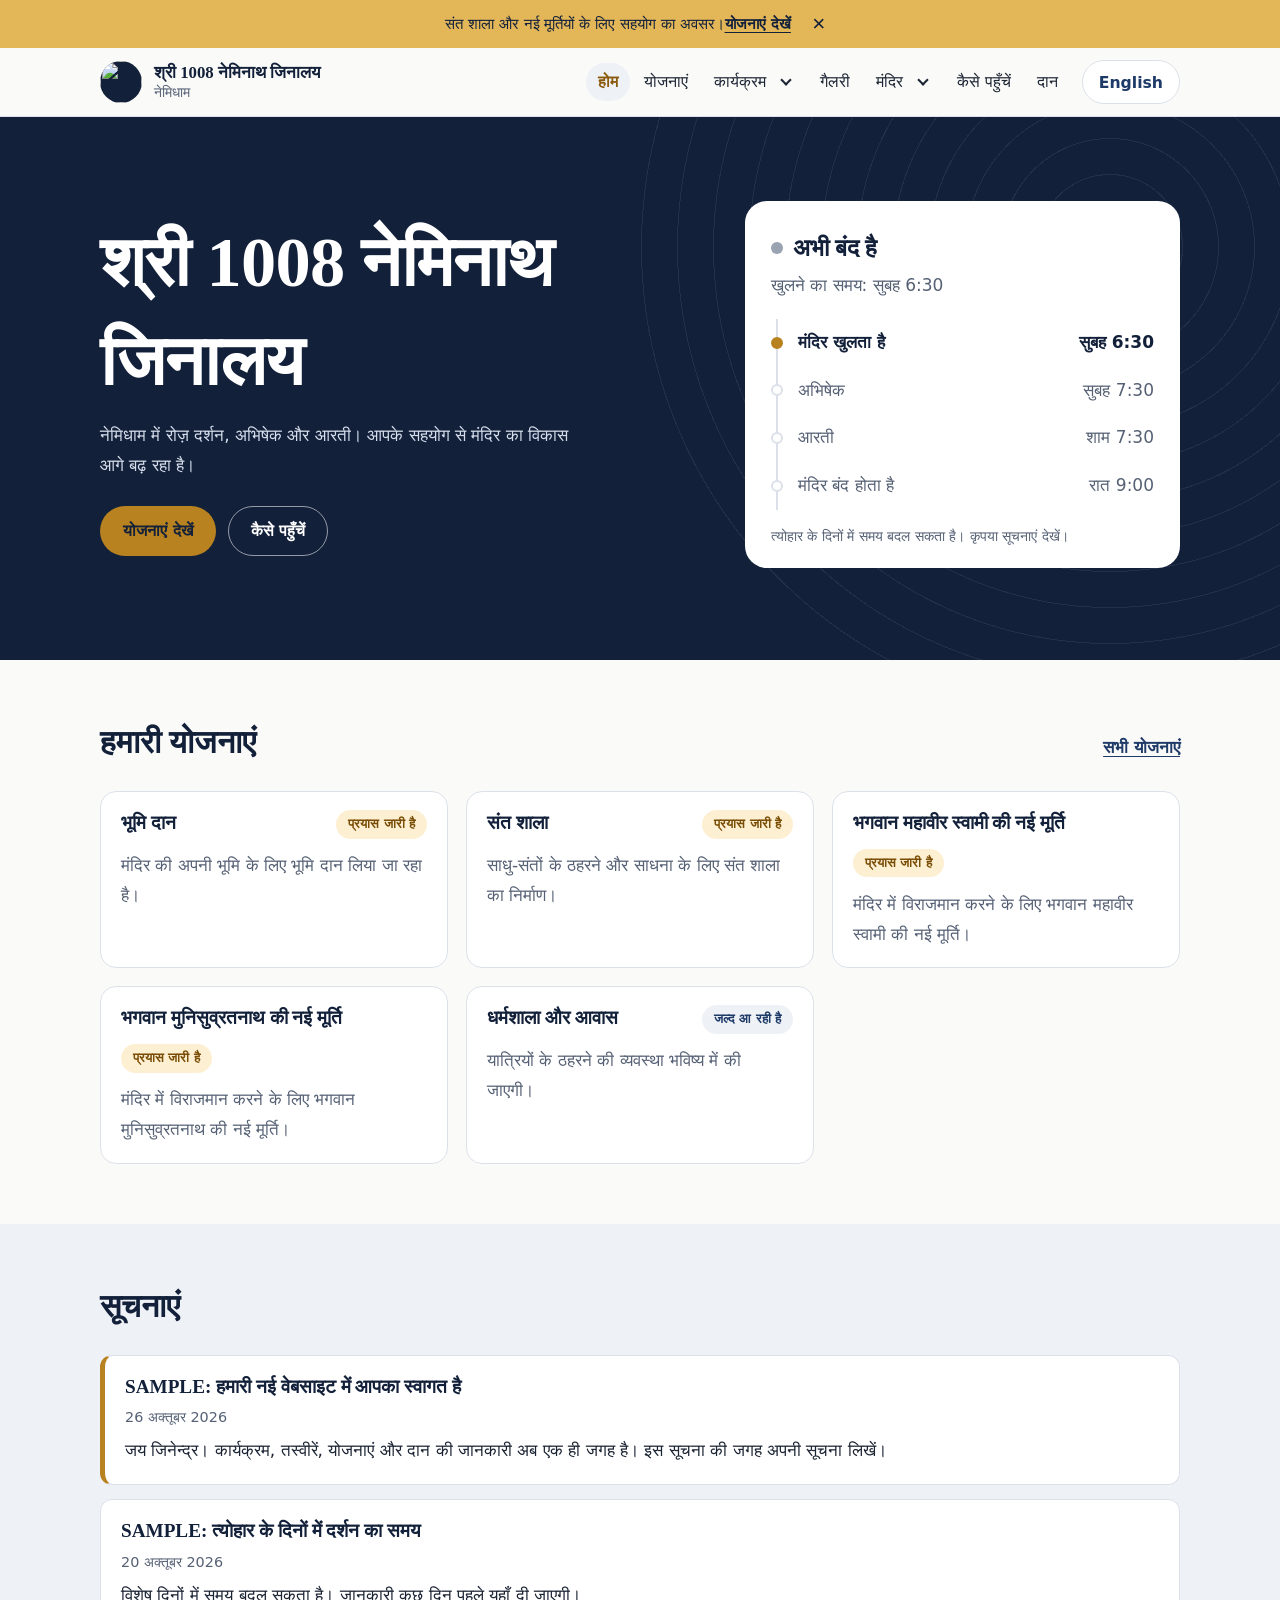
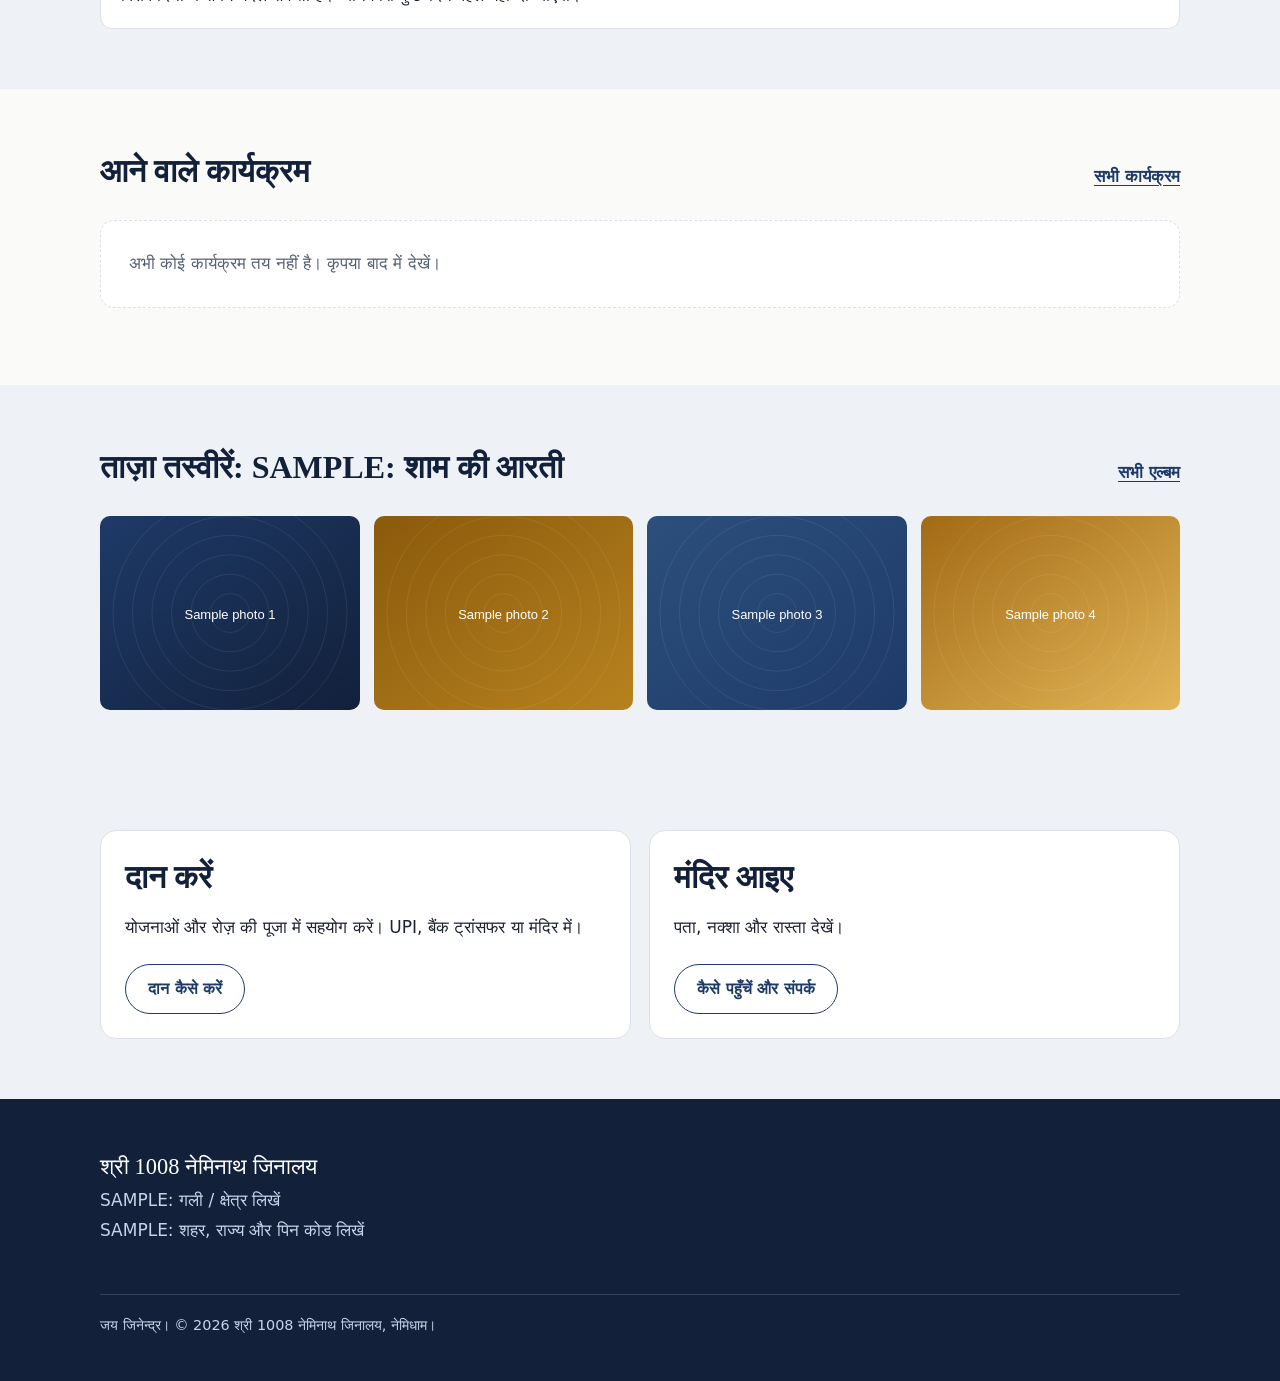
==== commit 27054877: "Add files via upload" ====
--- a/index.html
+++ b/index.html
@@ -3,10 +3,10 @@
 <head>
 <meta charset="utf-8">
 <meta name="viewport" content="width=device-width,initial-scale=1">
-<title>Neminath Jinalay, Nemidham</title>
+<title>Shri 1008 Neminath Jinalay, Nemidham</title>
 <meta name="description" content="Jain mandir at Nemidham: yojanayein, karyakram, gallery, daan and how to reach. जैन मंदिर, नेमिधाम।">
 <meta name="theme-color" content="#12203a">
-<meta property="og:title" content="Neminath Jinalay, Nemidham | श्री नेमिनाथ जिनालय, नेमिधाम">
+<meta property="og:title" content="Shri 1008 Neminath Jinalay, Nemidham | श्री 1008 नेमिनाथ जिनालय, नेमिधाम">
 <meta property="og:description" content="Jain mandir at Nemidham: yojanayein, karyakram, gallery, daan and how to reach. जैन मंदिर, नेमिधाम।">
 <meta property="og:type" content="website">
 <link rel="icon" href="favicon.svg" type="image/svg+xml">
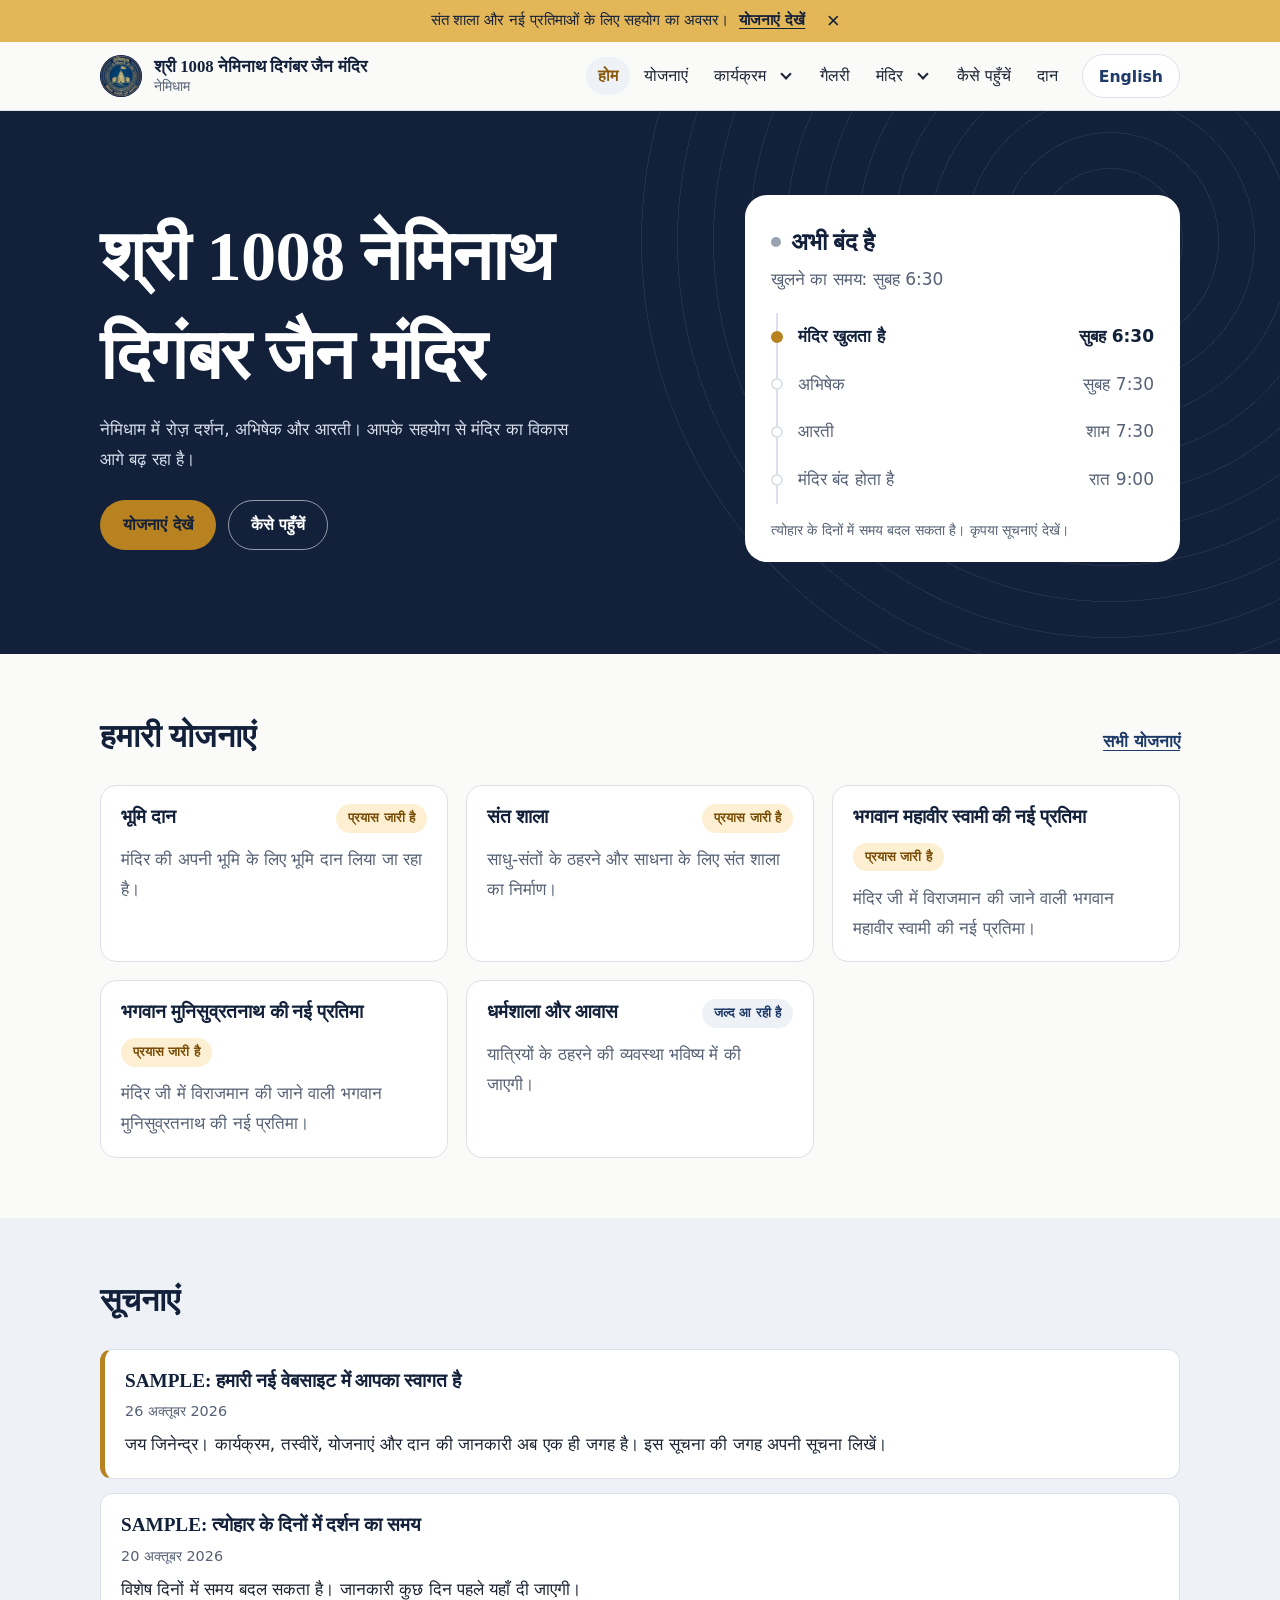
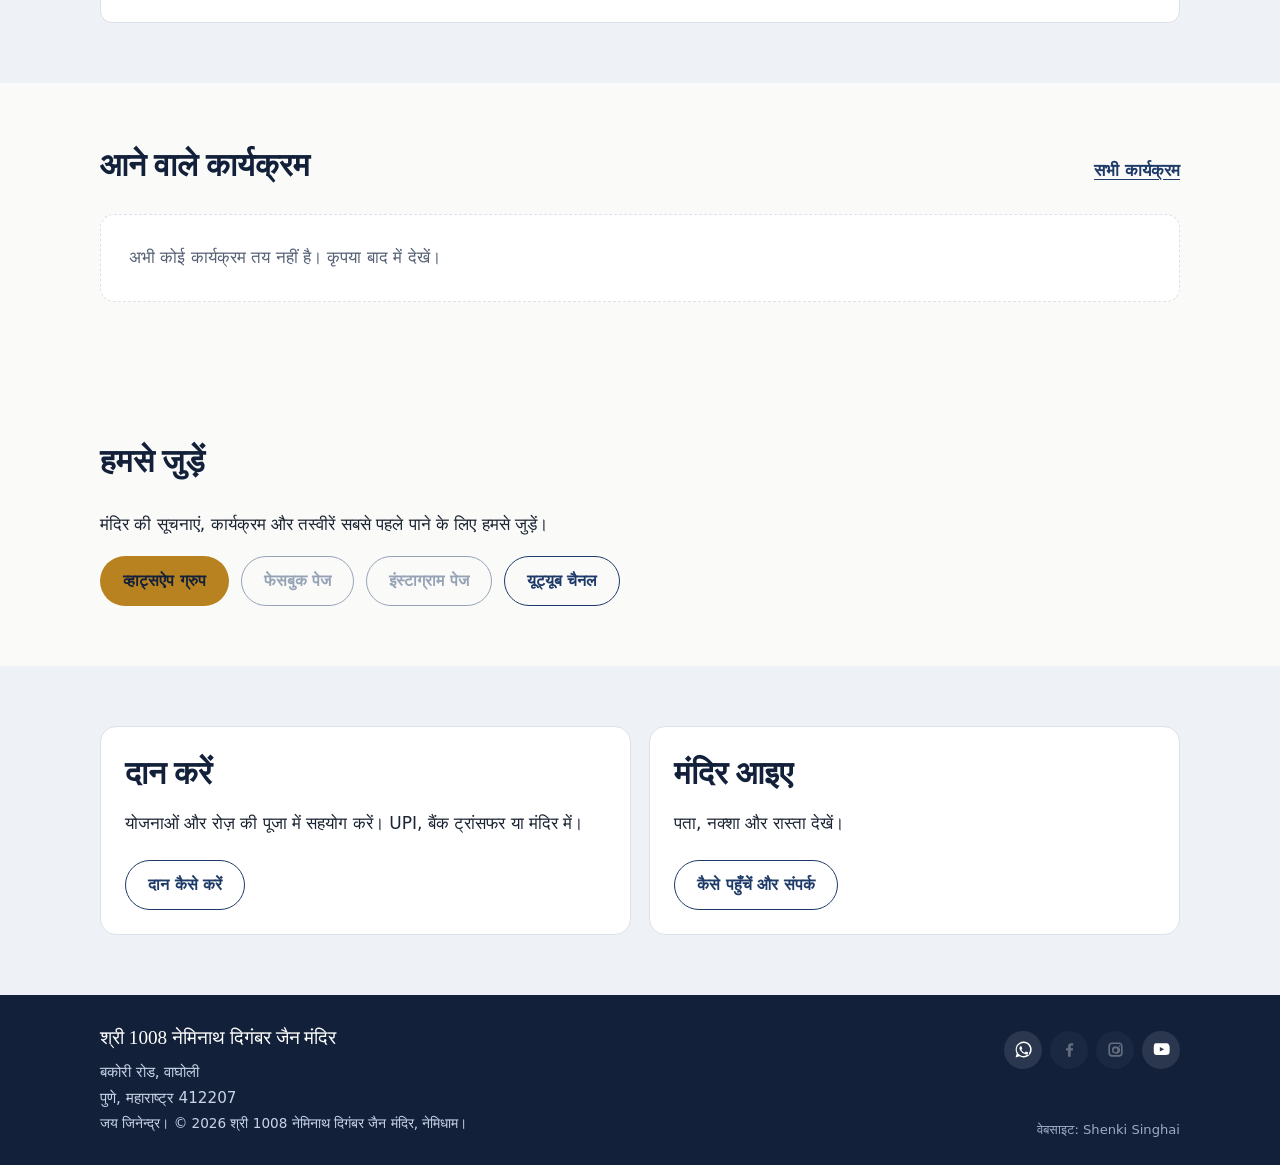
==== commit 44cba4a1: "Add files via upload" ====
--- a/index.html
+++ b/index.html
@@ -3,17 +3,17 @@
 <head>
 <meta charset="utf-8">
 <meta name="viewport" content="width=device-width,initial-scale=1">
-<title>Shri 1008 Neminath Jinalay, Nemidham</title>
+<title>Shri 1008 Neminath Digambar Jain Mandir, Nemidham</title>
 <meta name="description" content="Jain mandir at Nemidham: yojanayein, karyakram, gallery, daan and how to reach. जैन मंदिर, नेमिधाम।">
 <meta name="theme-color" content="#12203a">
-<meta property="og:title" content="Shri 1008 Neminath Jinalay, Nemidham | श्री 1008 नेमिनाथ जिनालय, नेमिधाम">
+<meta property="og:title" content="Shri 1008 Neminath Digambar Jain Mandir, Nemidham | श्री 1008 नेमिनाथ दिगंबर जैन मंदिर, नेमिधाम">
 <meta property="og:description" content="Jain mandir at Nemidham: yojanayein, karyakram, gallery, daan and how to reach. जैन मंदिर, नेमिधाम।">
 <meta property="og:type" content="website">
-<link rel="icon" href="favicon.svg" type="image/svg+xml">
+<link rel="icon" href="images/favicon-32.png" sizes="32x32">
+<link rel="apple-touch-icon" href="images/apple-touch-icon.png">
 <link rel="stylesheet" href="css/style.css">
 </head>
 <body data-page="home">
-<a class="skip" href="#main"></a>
 <div id="site-banner"></div>
 <div id="site-header"></div>
 <main id="main">
--- a/css/style.css
+++ b/css/style.css
@@ -39,21 +39,22 @@
 p { margin: 0 0 1em; }
 :focus-visible { outline: 3px solid var(--ink-2); outline-offset: 3px; border-radius: 4px; }
 .sr { position: absolute; width: 1px; height: 1px; overflow: hidden; clip: rect(0 0 0 0); white-space: nowrap; }
-.skip { position: absolute; left: 12px; top: -60px; background: var(--ink); color: #fff; padding: 10px 16px; border-radius: 8px; z-index: 100; }
-.skip:focus { top: 12px; }
 .wrap { max-width: var(--wrap); margin: 0 auto; padding: 0 20px; }
 .measure { max-width: 68ch; }
 
 /* ---------- Top banner ---------- */
 .topbar { background: var(--gold-soft); color: var(--ink); font-size: .95rem; }
-.topbar-in { display: flex; align-items: center; justify-content: center; gap: 12px; padding-top: 8px; padding-bottom: 8px; }
-.topbar p { margin: 0; text-align: center; line-height: 1.45; }
+.topbar-in { display: flex; align-items: center; justify-content: center; gap: 12px; padding-top: 5px; padding-bottom: 5px; }
+.topbar p { margin: 0; display: flex; align-items: center; justify-content: center; gap: 10px; min-width: 0; white-space: nowrap; line-height: 1.4; }
+.tb-text { overflow: hidden; text-overflow: ellipsis; min-width: 0; }
+.topbar a { flex: none; }
 .topbar a { color: var(--ink); font-weight: 700; }
 .topbar-x { background: none; border: 0; font-size: 1.4rem; line-height: 1; cursor: pointer; color: var(--ink); width: 32px; height: 32px; flex: none; border-radius: 50%; }
 .topbar-x:hover { background: rgba(18, 32, 58, .12); }
 
 /* ---------- Header and menu ---------- */
-header.site { position: sticky; top: 0; z-index: 50; background: rgba(250, 250, 248, .96); backdrop-filter: blur(8px); border-bottom: 1px solid var(--line); }
+#site-top { position: sticky; top: 0; z-index: 60; }
+header.site { position: relative; z-index: 50; background: rgba(250, 250, 248, .96); backdrop-filter: blur(8px); border-bottom: 1px solid var(--line); }
 .bar { display: flex; align-items: center; gap: 12px; min-height: 68px; }
 .brand { display: flex; align-items: center; gap: 12px; text-decoration: none; color: var(--ink); min-width: 0; }
 .mark { width: 42px; height: 42px; border-radius: 50%; background: var(--ink); color: var(--gold-soft); display: grid; place-items: center; font-family: var(--serif); font-size: 1.35rem; flex: none; }
@@ -68,7 +69,7 @@
 .nav-toggle i::before { position: absolute; top: -6px; }
 .nav-toggle i::after { position: absolute; top: 6px; }
 
-nav#nav { display: none; position: absolute; left: 0; right: 0; top: 100%; background: var(--paper); border-bottom: 1px solid var(--line); padding: 6px 20px 18px; max-height: calc(100vh - 68px); overflow-y: auto; }
+nav#nav { display: none; position: absolute; left: 0; right: 0; top: 100%; background: var(--paper); border-bottom: 1px solid var(--line); padding: 6px 20px 18px; max-height: calc(100vh - 110px); overflow-y: auto; }
 header.site.open nav#nav { display: block; }
 nav ul { list-style: none; margin: 0; padding: 0; }
 nav a, nav .sub-toggle, nav .soon-item {
@@ -236,13 +237,13 @@
 .rows div { display: flex; justify-content: space-between; align-items: center; gap: 12px; padding: 10px 0; border-bottom: 1px solid var(--line); flex-wrap: wrap; }
 .rows div:last-child { border-bottom: 0; }
 .rows dt { color: var(--muted); font-size: .95rem; }
-.rows dd { margin: 0; font-weight: 600; word-break: break-word; display: flex; gap: 10px; align-items: center; }
-.copy { background: var(--mist); border: 0; border-radius: 999px; padding: 4px 12px; font-size: .85rem; cursor: pointer; color: var(--ink-2); font-family: var(--sans); font-weight: 600; }
+.rows dd { margin: 0; font-weight: 600; word-break: break-word; display: flex; gap: 10px; align-items: center; justify-content: flex-end; text-align: right; min-width: 0; }
+.copy { flex: none; white-space: nowrap; background: var(--mist); border: 0; border-radius: 999px; padding: 4px 12px; font-size: .85rem; cursor: pointer; color: var(--ink-2); font-family: var(--sans); font-weight: 600; }
 .copy:hover { background: var(--line); }
 .note { background: #fff8e6; border: 1px solid #ecd9a6; border-radius: 12px; padding: 14px 18px; color: #5b4306; }
 
 /* ---------- Footer ---------- */
-footer.site { background: var(--ink); color: #c9d3e6; padding: 48px 0 28px; margin-top: 0; }
+footer.site { background: var(--ink); color: #c9d3e6; padding: 26px 0 16px; margin-top: 0; }
 footer.site h2 { color: #fff; font-size: 1.1rem; font-family: var(--sans); font-weight: 700; margin-bottom: .6em; }
 footer.site a { color: #fff; }
 footer.site a:hover { color: var(--gold-soft); }
@@ -266,7 +267,7 @@
 }
 
 /* ---------- Language, anchors ---------- */
-[id] { scroll-margin-top: 92px; }
+[id] { scroll-margin-top: 124px; }
 html[lang="hi"] body { line-height: 1.75; }
 html[lang="hi"] h1, html[lang="hi"] h2, html[lang="hi"] h3 { line-height: 1.4; }
 html[lang="hi"] .btn { line-height: 1.5; }
@@ -313,3 +314,57 @@
 #yojana-list > p, #daan > p { margin-bottom: 0; }
 
 .thanks { margin-top: 48px; text-align: center; font-family: var(--serif); font-size: 1.25rem; color: var(--ink); }
+
+/* ---------- Compact footer ---------- */
+.foot-grid { display: flex; flex-wrap: wrap; justify-content: space-between; align-items: flex-start; gap: 16px 40px; }
+.foot-name { font-size: 1.2rem; }
+.foot-addr { margin: .3em 0 0; font-size: .95rem; }
+.foot-links { display: flex; flex-wrap: wrap; gap: 6px 18px; }
+footer.site .foot-links li { margin: 0; }
+.legal { margin-top: 18px; padding-top: 12px; font-size: .85rem; }
+.mark { object-fit: cover; }
+
+/* ---------- Gallery: main albums, sub-albums, channel ---------- */
+.albums.two { grid-template-columns: 1fr; }
+@media (min-width: 600px) { .albums.two { grid-template-columns: repeat(2, 1fr); } }
+.album.kind .thumb { aspect-ratio: 16 / 9; }
+.album.kind h3 { font-size: 1.25rem; }
+.chan { margin-top: 36px; }
+.back { font-weight: 600; }
+
+/* ---------- Home photo slideshow ---------- */
+.slide { position: relative; display: block; border-radius: 16px; overflow: hidden; aspect-ratio: 16 / 9; background: var(--mist); text-decoration: none; }
+.slide img { width: 100%; height: 100%; object-fit: cover; animation: fadein .5s ease; }
+@keyframes fadein { from { opacity: 0; } to { opacity: 1; } }
+.slide-cap { position: absolute; left: 0; right: 0; bottom: 0; padding: 26px 20px 14px; background: linear-gradient(to top, rgba(18,32,58,.82), transparent); color: #fff; font-family: var(--serif); font-size: 1.1rem; }
+.slide-dots { display: flex; justify-content: center; gap: 7px; margin-top: 14px; }
+.slide-dots i { width: 8px; height: 8px; border-radius: 50%; background: var(--line); display: block; }
+.slide-dots i.on { background: var(--gold); }
+
+/* ---------- Social icons (always shown; greyed out when no link yet) ---------- */
+.ficon, .sicon { width: 38px; height: 38px; border-radius: 50%; display: grid; place-items: center; background: rgba(255,255,255,.1); color: #fff; flex: none; }
+.ficon svg, .sicon svg { width: 19px; height: 19px; fill: currentColor; }
+.ficon:hover { background: var(--gold-soft); color: var(--ink); }
+.ficon.off, .sicon.off { opacity: .35; cursor: default; pointer-events: none; }
+.foot-social { display: flex; gap: 8px; margin-top: 10px; }
+.btn.off { opacity: .45; cursor: default; pointer-events: none; }
+
+/* ---------- Footer: counter + credit ---------- */
+.foot-bottom { display: flex; flex-wrap: wrap; align-items: center; justify-content: space-between; gap: 8px 20px; }
+.foot-bottom .legal { border-top: 0; margin-top: 0; padding-top: 0; }
+.foot-count img { height: 20px; display: block; opacity: .85; }
+.foot-credit { font-size: .82rem; color: #9fabc2 !important; text-decoration: none; }
+.foot-credit:hover { color: var(--gold-soft) !important; }
+
+/* ---------- Shantidhara punyarjak: filter + month table ---------- */
+.pfilter { display: flex; flex-wrap: wrap; gap: 8px; margin-bottom: 18px; }
+.pf { border: 1.5px solid var(--line); background: #fff; border-radius: 999px; padding: 7px 16px; font-size: .92rem; font-family: var(--sans); cursor: pointer; color: var(--text); font-weight: 600; display: inline-flex; align-items: center; gap: 7px; }
+.pf[aria-pressed="true"] { background: var(--ink); color: #fff; border-color: var(--ink); }
+.pf[aria-pressed="true"] .dot { outline: 2px solid rgba(255,255,255,.5); outline-offset: 1px; }
+.dot { width: 10px; height: 10px; border-radius: 50%; display: inline-block; flex: none; }
+.dot-saptahik { background: var(--ink-2); }
+.dot-masik { background: var(--gold); }
+.pmonth { margin-bottom: 18px; }
+.pmonth:last-child { margin-bottom: 0; }
+.pmonth h3 { font-size: 1rem; color: var(--muted); font-family: var(--sans); font-weight: 700; margin-bottom: 8px; text-transform: uppercase; letter-spacing: .02em; }
+.prow td:first-child { display: flex; align-items: center; gap: 10px; white-space: nowrap; }
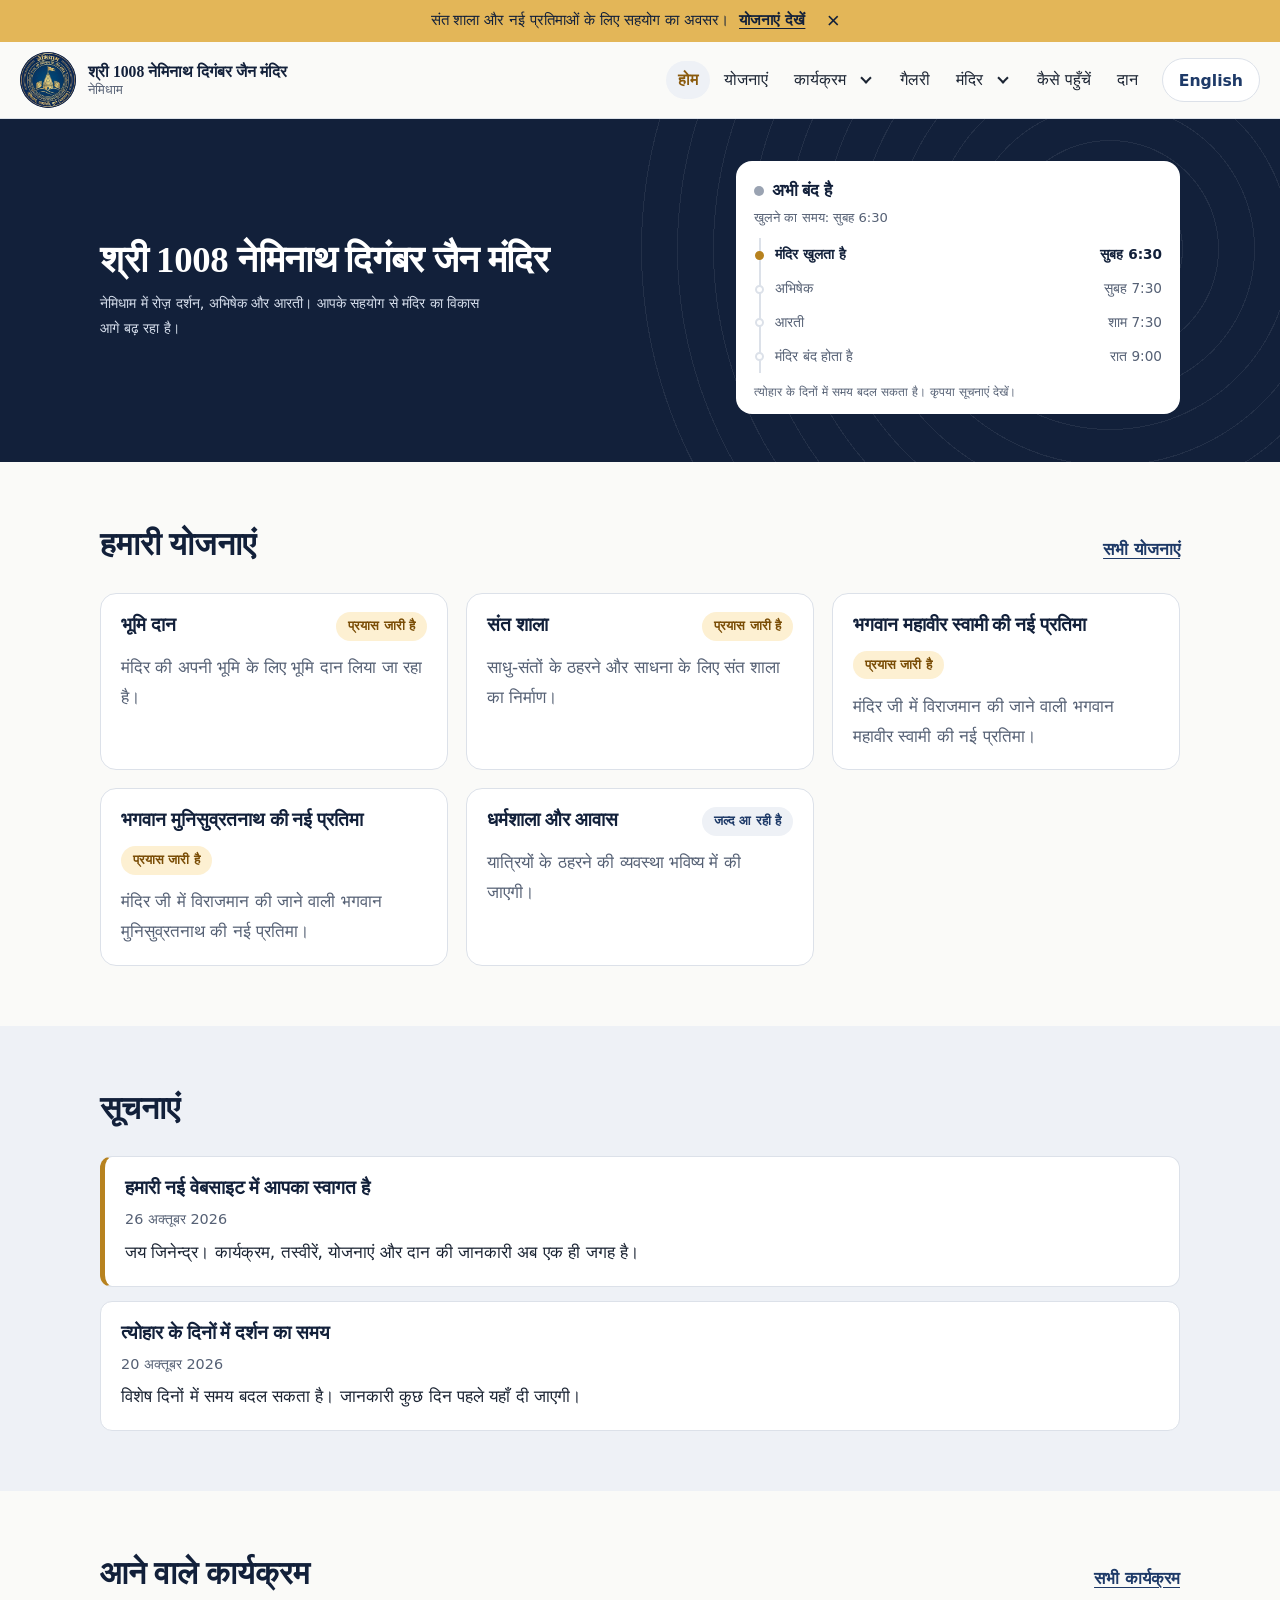
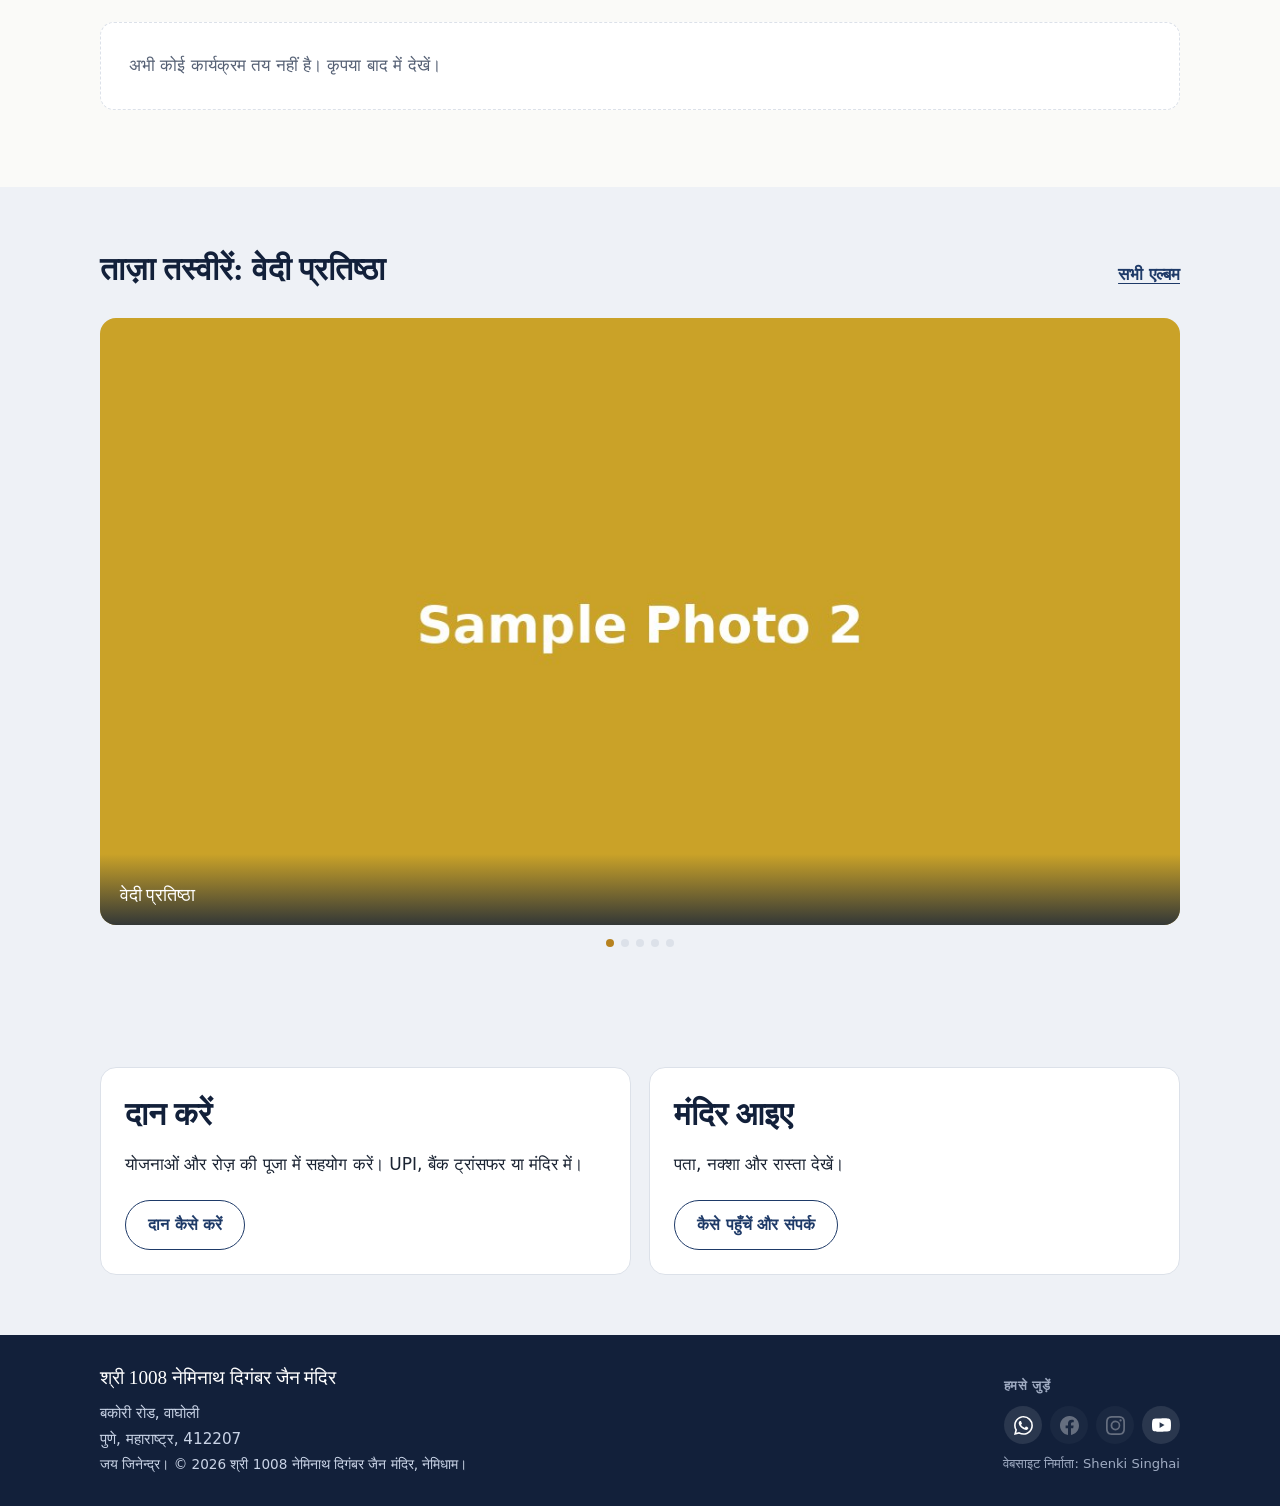
==== commit 620f1ba5: "Add files via upload" ====
--- a/index.html
+++ b/index.html
@@ -23,10 +23,6 @@
       <h1 id="hero-name"></h1>
       <p class="hindi" id="hero-sub"></p>
       <p class="lead" id="hero-lead"></p>
-      <div class="btn-row">
-        <a class="btn btn-primary" href="yojana.html" data-i18n="home.cta1"></a>
-        <a class="btn btn-ghost" href="visit.html" data-i18n="home.cta2"></a>
-      </div>
     </div>
     <div id="hero-panel"></div>
   </div>
--- a/css/style.css
+++ b/css/style.css
@@ -30,8 +30,22 @@
   background: var(--paper);
 }
 img, video, iframe { max-width: 100%; display: block; }
-a { color: var(--ink-2); text-underline-offset: 3px; }
+a { color: var(--ink-2); text-underline-offset: 3px; transition: color .18s ease; }
 a:hover { color: var(--gold-ink); }
+
+/* A light, consistent touch of motion across the site: links, buttons, cards and tabs ease
+   into their hover/active state instead of snapping, and cards lift very slightly on hover. */
+a, .btn, .ficon, .sicon, .lang, .nav-toggle, .pf, .tab, .copy, .card, .notice, .event, .yojana,
+input, select, textarea {
+  transition: background-color .18s ease, color .18s ease, border-color .18s ease, box-shadow .2s ease, transform .2s ease, opacity .18s ease;
+}
+.card:hover, .notice:hover, .event:not(.past):hover, .yojana:hover {
+  box-shadow: 0 10px 24px rgba(18, 32, 58, .08);
+  transform: translateY(-2px);
+}
+@media (prefers-reduced-motion: reduce) {
+  *, *::before, *::after { transition: none !important; animation: none !important; scroll-behavior: auto !important; }
+}
 h1, h2, h3 { font-family: var(--serif); line-height: 1.2; color: var(--ink); margin: 0 0 .5em; font-weight: 600; }
 h1 { font-size: clamp(2rem, 5vw, 3rem); }
 h2 { font-size: clamp(1.5rem, 3.4vw, 2rem); }
@@ -40,7 +54,7 @@
 :focus-visible { outline: 3px solid var(--ink-2); outline-offset: 3px; border-radius: 4px; }
 .sr { position: absolute; width: 1px; height: 1px; overflow: hidden; clip: rect(0 0 0 0); white-space: nowrap; }
 .wrap { max-width: var(--wrap); margin: 0 auto; padding: 0 20px; }
-.measure { max-width: 68ch; }
+.measure { max-width: 900px; }
 
 /* ---------- Top banner ---------- */
 .topbar { background: var(--gold-soft); color: var(--ink); font-size: .95rem; }
@@ -55,12 +69,16 @@
 /* ---------- Header and menu ---------- */
 #site-top { position: sticky; top: 0; z-index: 60; }
 header.site { position: relative; z-index: 50; background: rgba(250, 250, 248, .96); backdrop-filter: blur(8px); border-bottom: 1px solid var(--line); }
-.bar { display: flex; align-items: center; gap: 12px; min-height: 68px; }
+/* The header gets a little more room than the page content, so a long mandir name
+   and the full menu can share one row without crowding each other. */
+header.site .wrap { max-width: calc(var(--wrap) + 200px); }
+.bar { display: flex; align-items: center; gap: 12px; min-height: 76px; }
 .brand { display: flex; align-items: center; gap: 12px; text-decoration: none; color: var(--ink); min-width: 0; }
-.mark { width: 42px; height: 42px; border-radius: 50%; background: var(--ink); color: var(--gold-soft); display: grid; place-items: center; font-family: var(--serif); font-size: 1.35rem; flex: none; }
-.brand-text { display: flex; flex-direction: column; line-height: 1.25; min-width: 0; }
-.brand-text strong { font-family: var(--serif); font-size: 1.05rem; }
-.brand-text small { color: var(--muted); font-size: .85rem; }
+.mark { width: 56px; height: 56px; border-radius: 50%; background: var(--ink); color: var(--gold-soft); display: grid; place-items: center; font-family: var(--serif); font-size: 1.35rem; flex: none; }
+.brand-text { display: flex; flex-direction: column; line-height: 1.22; min-width: 0; }
+.brand-text strong { font-family: var(--serif); font-size: clamp(.8rem, 1.7vw, .98rem); font-weight: 600; white-space: nowrap; }
+.brand-text small { color: var(--muted); font-size: .82rem; }
+@media (max-width: 900px) { .brand-text strong { white-space: normal; } }
 .bar-right { display: flex; align-items: center; gap: 8px; margin-left: auto; }
 .lang { background: #fff; border: 1.5px solid var(--line); border-radius: 999px; padding: 8px 16px; min-height: 44px; font-family: var(--sans); font-size: .98rem; font-weight: 600; color: var(--ink-2); cursor: pointer; }
 .lang:hover { border-color: var(--gold); color: var(--ink); }
@@ -86,7 +104,7 @@
 .sub { display: none; padding-left: 14px; }
 li.open > .sub { display: block; }
 
-@media (min-width: 1120px) {
+@media (min-width: 1230px) {
   .nav-toggle { display: none; }
   .bar-right { margin-left: 0; }
   nav#nav { display: block; position: static; background: none; border: 0; padding: 0; max-height: none; overflow: visible; margin-left: auto; }
@@ -112,26 +130,26 @@
 /* ---------- Hero ---------- */
 .hero { background: var(--ink); color: #fff; position: relative; overflow: hidden; }
 .hero::before { content: ""; position: absolute; width: 980px; height: 980px; border-radius: 50%; right: -320px; top: -360px; background: repeating-radial-gradient(circle, rgba(255, 255, 255, .07) 0 1px, transparent 1px 36px); pointer-events: none; }
-.hero-grid { position: relative; display: grid; gap: 36px; padding-top: 52px; padding-bottom: 60px; }
-.hero h1 { color: #fff; font-size: clamp(2.5rem, 7vw, 4.4rem); margin-bottom: .15em; letter-spacing: -.01em; }
-.hero .hindi { font-family: var(--serif); font-size: clamp(1.2rem, 3vw, 1.6rem); color: var(--gold-soft); margin-bottom: 1.2rem; }
-.hero .lead { color: #d6deec; max-width: 44ch; margin-bottom: 1.6rem; }
-@media (min-width: 900px) { .hero-grid { grid-template-columns: 1.15fr .85fr; align-items: center; padding-top: 84px; padding-bottom: 92px; gap: 56px; } }
-
-.panel { background: #fff; color: var(--text); border-radius: 22px; padding: 26px 26px 20px; position: relative; }
-.status { display: flex; align-items: center; gap: 10px; margin: 0 0 2px; font-family: var(--serif); font-size: 1.5rem; color: var(--ink); }
-.dot { width: 12px; height: 12px; border-radius: 50%; background: #9aa3b2; flex: none; }
+.hero-grid { position: relative; display: grid; gap: 22px; padding-top: 28px; padding-bottom: 34px; }
+.hero h1 { color: #fff; font-size: clamp(1.5rem, 3.6vw, 2.3rem); margin-bottom: .15em; letter-spacing: -.01em; }
+.hero .hindi { font-family: var(--serif); font-size: clamp(.88rem, 1.7vw, 1.05rem); color: var(--gold-soft); margin-bottom: .6rem; }
+.hero .lead { color: #d6deec; max-width: 44ch; margin-bottom: 0; font-size: .9rem; }
+@media (min-width: 900px) { .hero-grid { grid-template-columns: 1.15fr .85fr; align-items: center; padding-top: 42px; padding-bottom: 48px; gap: 36px; } }
+
+.panel { background: #fff; color: var(--text); border-radius: 16px; padding: 15px 18px 11px; position: relative; }
+.status { display: flex; align-items: center; gap: 8px; margin: 0 0 2px; font-family: var(--serif); font-size: 1.05rem; color: var(--ink); }
+.dot { width: 10px; height: 10px; border-radius: 50%; background: #9aa3b2; flex: none; }
 .status.is-open .dot { background: var(--ok); animation: pulse 2.4s ease-out infinite; }
 @keyframes pulse { 0% { box-shadow: 0 0 0 0 rgba(31, 122, 77, .45); } 70%, 100% { box-shadow: 0 0 0 10px rgba(31, 122, 77, 0); } }
-.status-sub { color: var(--muted); margin-bottom: 18px; }
+.status-sub { color: var(--muted); margin-bottom: 8px; font-size: .82rem; }
 .timeline { list-style: none; margin: 0; padding: 0; border-left: 2px solid var(--line); margin-left: 5px; }
-.timeline li { display: flex; justify-content: space-between; gap: 12px; padding: 9px 0 9px 20px; position: relative; color: var(--muted); }
-.timeline li::before { content: ""; position: absolute; left: -7px; top: 50%; width: 12px; height: 12px; margin-top: -6px; border-radius: 50%; background: #fff; border: 2px solid var(--line); }
+.timeline li { display: flex; justify-content: space-between; gap: 12px; padding: 5px 0 5px 14px; position: relative; color: var(--muted); font-size: .85rem; }
+.timeline li::before { content: ""; position: absolute; left: -6px; top: 50%; width: 9px; height: 9px; margin-top: -4.5px; border-radius: 50%; background: #fff; border: 2px solid var(--line); }
 .timeline li.done::before { background: var(--line); }
 .timeline li.next { color: var(--ink); font-weight: 700; }
 .timeline li.next::before { background: var(--gold); border-color: var(--gold); }
 .timeline time { font-variant-numeric: tabular-nums; }
-.panel-note { font-size: .88rem; color: var(--muted); margin: 14px 0 0; }
+.panel-note { font-size: .78rem; color: var(--muted); margin: 8px 0 0; }
 
 /* ---------- Sections ---------- */
 .section { padding: 60px 0; }
@@ -230,14 +248,21 @@
 /* ---------- Daan & Contact ---------- */
 .cards { display: grid; gap: 18px; }
 @media (min-width: 800px) { .cards { grid-template-columns: repeat(2, 1fr); } .cards.three { grid-template-columns: repeat(3, 1fr); } }
-.card { background: #fff; border: 1px solid var(--line); border-radius: 16px; padding: 24px; }
+.card { background: #fff; border: 1px solid var(--line); border-radius: 16px; padding: 24px; min-width: 0; }
 .card h2, .card h3 { margin-bottom: .4em; }
 .qr { width: 200px; height: 200px; object-fit: contain; border: 1px solid var(--line); border-radius: 12px; padding: 8px; background: #fff; margin-bottom: 14px; }
 .rows { margin: 0; }
-.rows div { display: flex; justify-content: space-between; align-items: center; gap: 12px; padding: 10px 0; border-bottom: 1px solid var(--line); flex-wrap: wrap; }
-.rows div:last-child { border-bottom: 0; }
-.rows dt { color: var(--muted); font-size: .95rem; }
-.rows dd { margin: 0; font-weight: 600; word-break: break-word; display: flex; gap: 10px; align-items: center; justify-content: flex-end; text-align: right; min-width: 0; }
+.rows > div { display: flex; justify-content: space-between; align-items: center; gap: 12px; padding: 10px 0; border-bottom: 1px solid var(--line); flex-wrap: nowrap; }
+.rows > div:last-child { border-bottom: 0; }
+.rows dt { color: var(--muted); font-size: .95rem; flex: none; }
+.rows dd { margin: 0; font-weight: 600; word-break: break-word; display: flex; gap: 10px; align-items: center; justify-content: flex-end; text-align: right; min-width: 0; flex: 1 1 auto; }
+/* A row with a Copy button (UPI ID, account number, IFSC): label sits on its own line, then
+   the code gets the card's full width, so it doesn't need to wrap or scroll sideways. */
+.coderow { flex-direction: column; align-items: flex-start !important; gap: 6px; min-width: 0; }
+.coderow dt { margin: 0; }
+.coderow dd { flex-direction: column; align-items: flex-start; min-width: 0; width: 100%; justify-content: flex-start; text-align: left; gap: 6px; }
+.coderow code { display: block; max-width: 100%; font-family: ui-monospace, "SFMono-Regular", Consolas, monospace; font-size: .86rem; white-space: nowrap; overflow-x: auto; min-width: 0; scrollbar-width: none; }
+.coderow code::-webkit-scrollbar { display: none; }
 .copy { flex: none; white-space: nowrap; background: var(--mist); border: 0; border-radius: 999px; padding: 4px 12px; font-size: .85rem; cursor: pointer; color: var(--ink-2); font-family: var(--sans); font-weight: 600; }
 .copy:hover { background: var(--line); }
 .note { background: #fff8e6; border: 1px solid #ecd9a6; border-radius: 12px; padding: 14px 18px; color: #5b4306; }
@@ -344,17 +369,21 @@
 /* ---------- Social icons (always shown; greyed out when no link yet) ---------- */
 .ficon, .sicon { width: 38px; height: 38px; border-radius: 50%; display: grid; place-items: center; background: rgba(255,255,255,.1); color: #fff; flex: none; }
 .ficon svg, .sicon svg { width: 19px; height: 19px; fill: currentColor; }
-.ficon:hover { background: var(--gold-soft); color: var(--ink); }
+footer.site a.ficon:hover, .ficon:hover { background: var(--gold-soft); color: var(--ink); }
 .ficon.off, .sicon.off { opacity: .35; cursor: default; pointer-events: none; }
-.foot-social { display: flex; gap: 8px; margin-top: 10px; }
+.foot-follow-h { margin: 14px 0 8px; font-size: .82rem; font-weight: 700; letter-spacing: .03em; text-transform: uppercase; color: #9fabc2; }
+.foot-social { display: flex; gap: 8px; }
 .btn.off { opacity: .45; cursor: default; pointer-events: none; }
 
 /* ---------- Footer: counter + credit ---------- */
-.foot-bottom { display: flex; flex-wrap: wrap; align-items: center; justify-content: space-between; gap: 8px 20px; }
+.foot-bottom { display: flex; flex-wrap: wrap; align-items: flex-start; justify-content: space-between; gap: 8px 20px; }
 .foot-bottom .legal { border-top: 0; margin-top: 0; padding-top: 0; }
-.foot-count img { height: 20px; display: block; opacity: .85; }
+.foot-meta { display: flex; flex-direction: column; align-items: flex-end; gap: 6px; }
+.foot-count { margin: 0; font-size: .82rem; color: #9fabc2; }
+.foot-count strong { color: #fff; font-weight: 700; }
 .foot-credit { font-size: .82rem; color: #9fabc2 !important; text-decoration: none; }
 .foot-credit:hover { color: var(--gold-soft) !important; }
+@media (max-width: 560px) { .foot-meta { align-items: flex-start; } }
 
 /* ---------- Shantidhara punyarjak: filter + month table ---------- */
 .pfilter { display: flex; flex-wrap: wrap; gap: 8px; margin-bottom: 18px; }
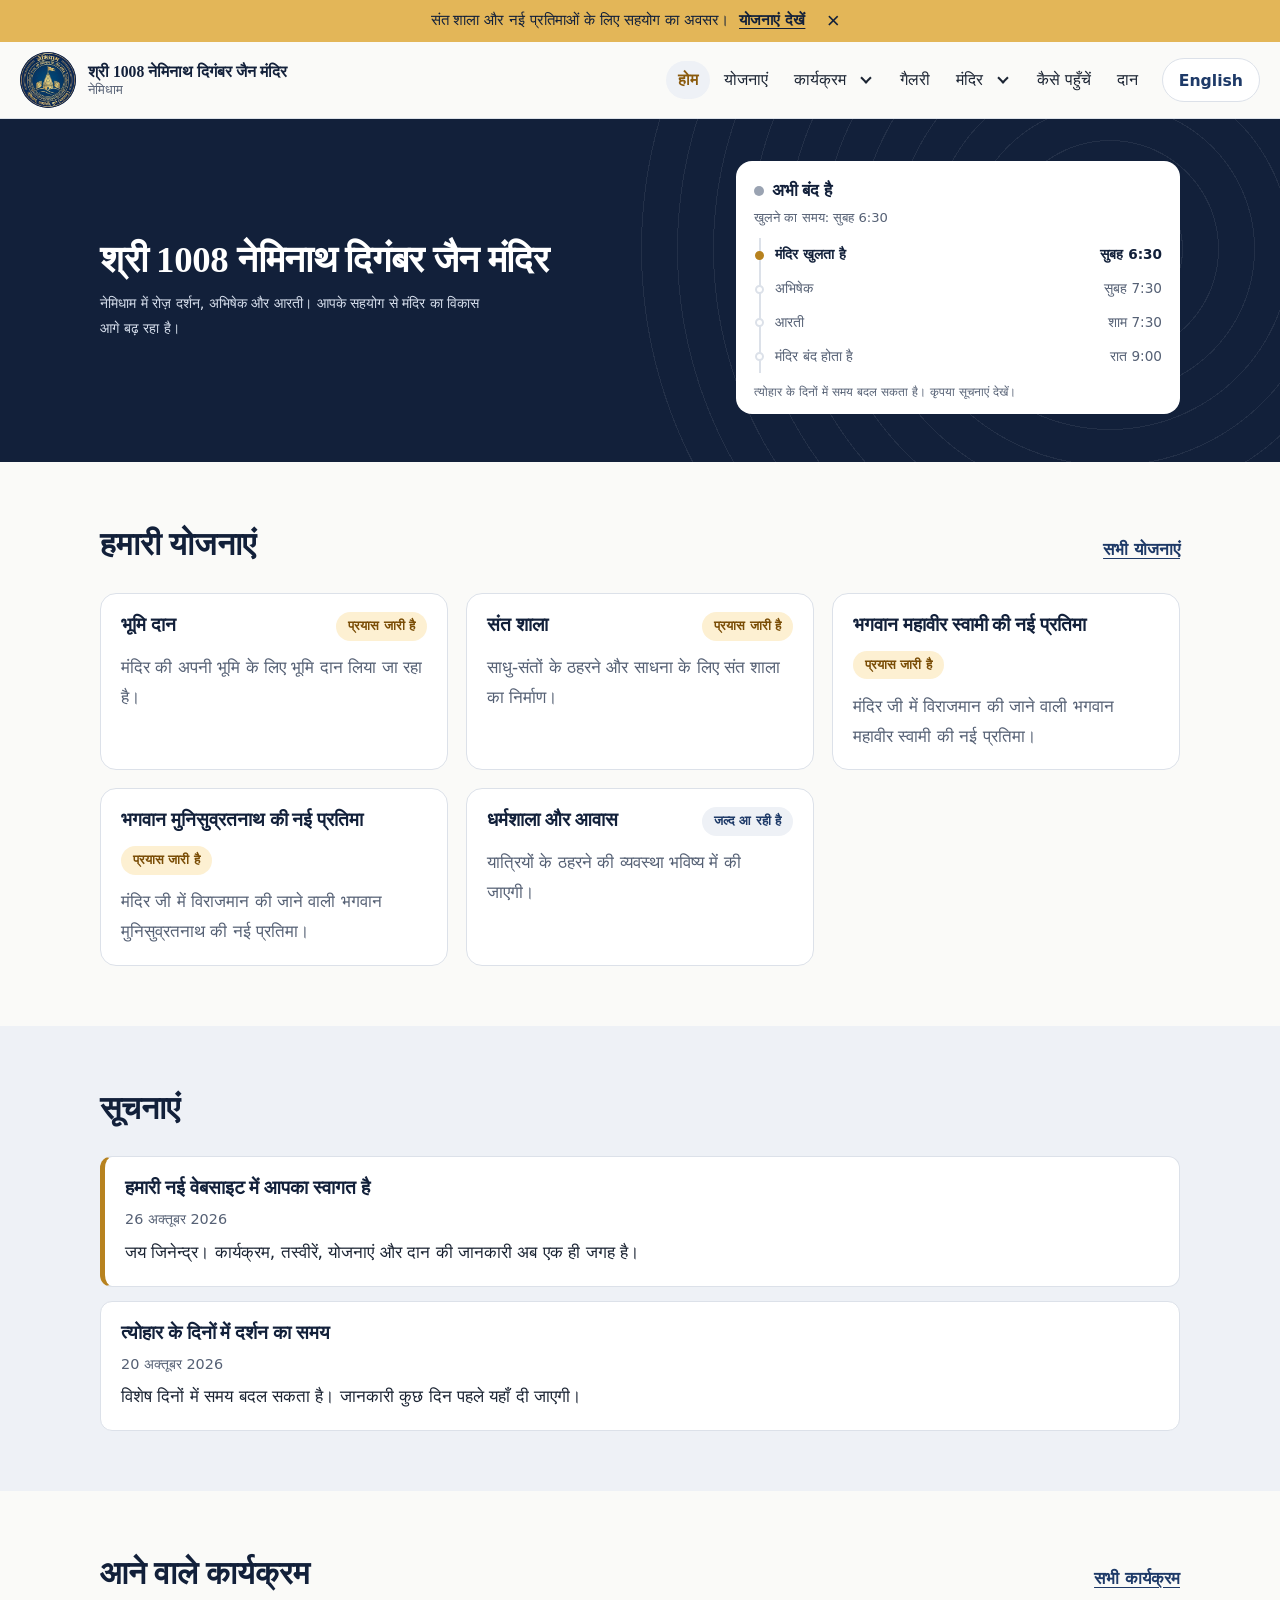
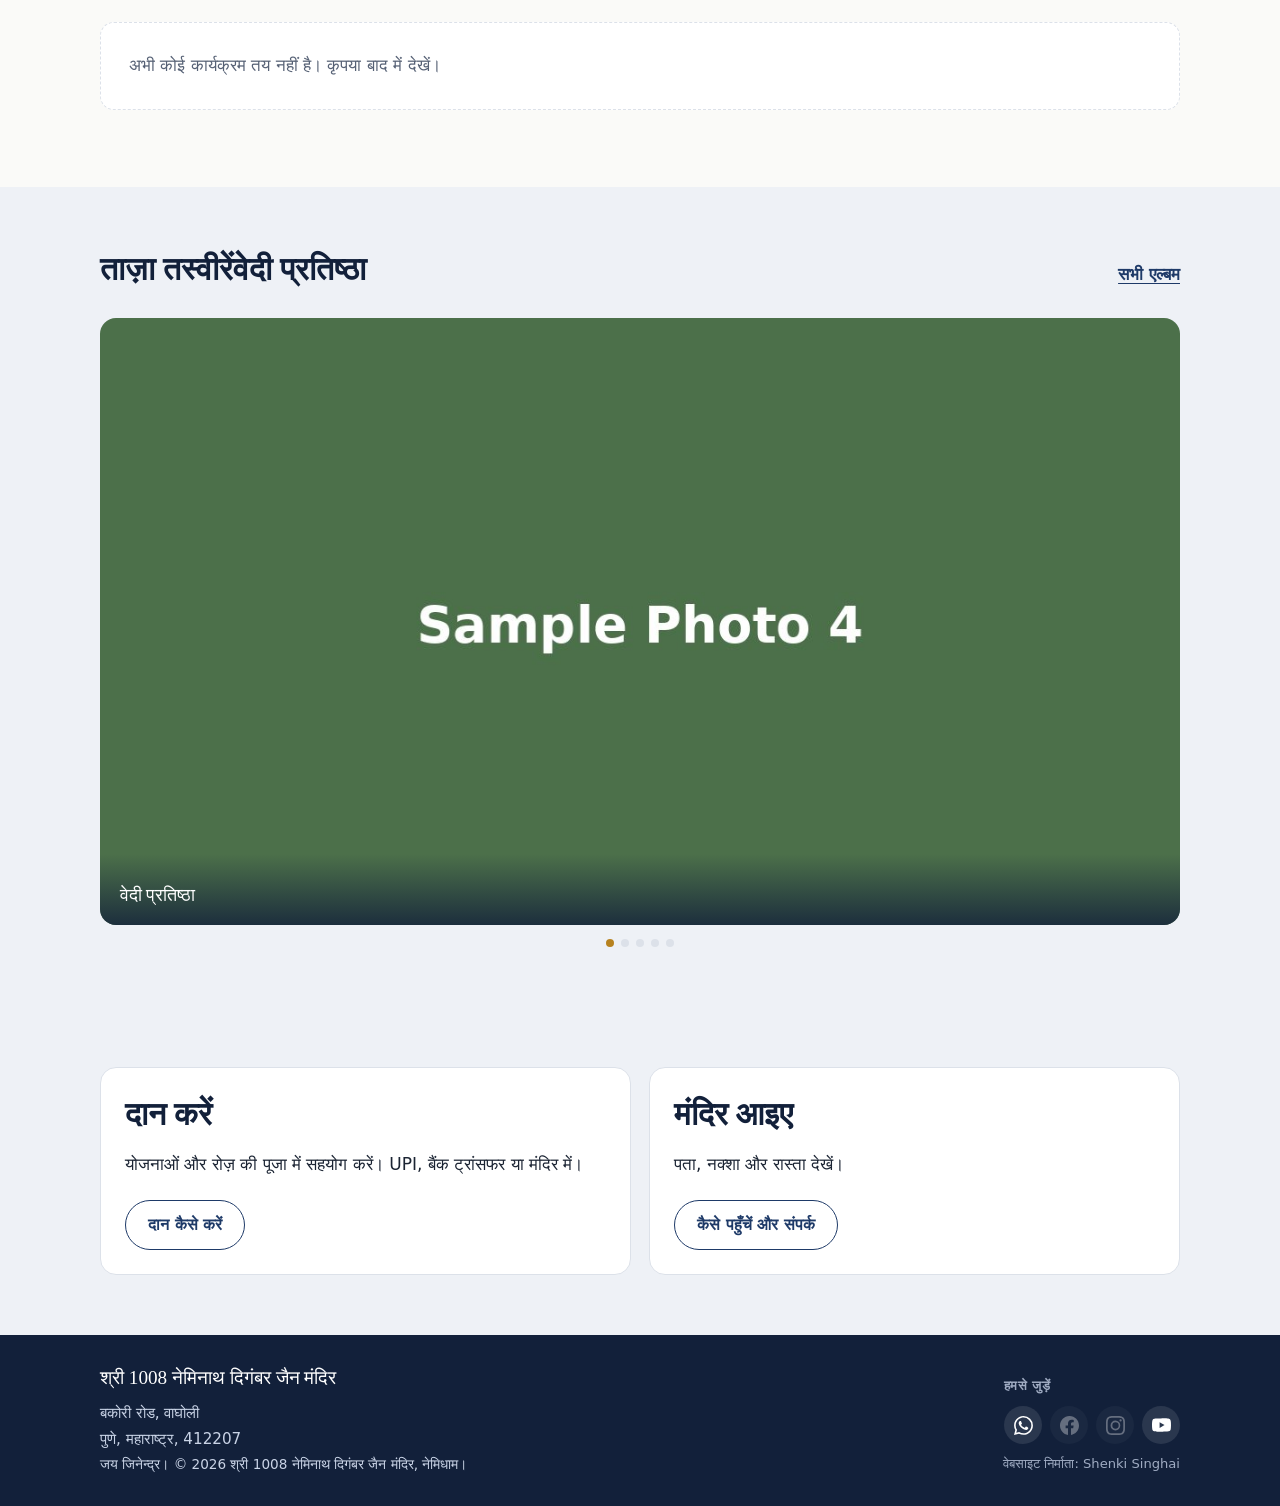
==== commit ef0fb34b: "Add files via upload" ====
--- a/index.html
+++ b/index.html
@@ -12,6 +12,7 @@
 <link rel="icon" href="images/favicon-32.png" sizes="32x32">
 <link rel="apple-touch-icon" href="images/apple-touch-icon.png">
 <link rel="stylesheet" href="css/style.css">
+<script>(function(){try{var t=localStorage.getItem("nj-theme");if(t==="dark")document.documentElement.setAttribute("data-theme","dark");}catch(e){}})();</script>
 </head>
 <body data-page="home">
 <div id="site-banner"></div>
@@ -51,7 +52,7 @@
 
 <section class="section alt" id="home-gallery-section">
   <div class="wrap">
-    <div class="section-head"><h2><span data-i18n="home.photos"></span>: <span id="home-gallery-title"></span></h2><a class="more" href="gallery.html" data-i18n="home.photos_all"></a></div>
+    <div class="section-head"><h2><span data-i18n="home.photos"></span><span id="home-gallery-title"></span></h2><a class="more" href="gallery.html" data-i18n="home.photos_all"></a></div>
     <div id="home-gallery"></div>
   </div>
 </section>
